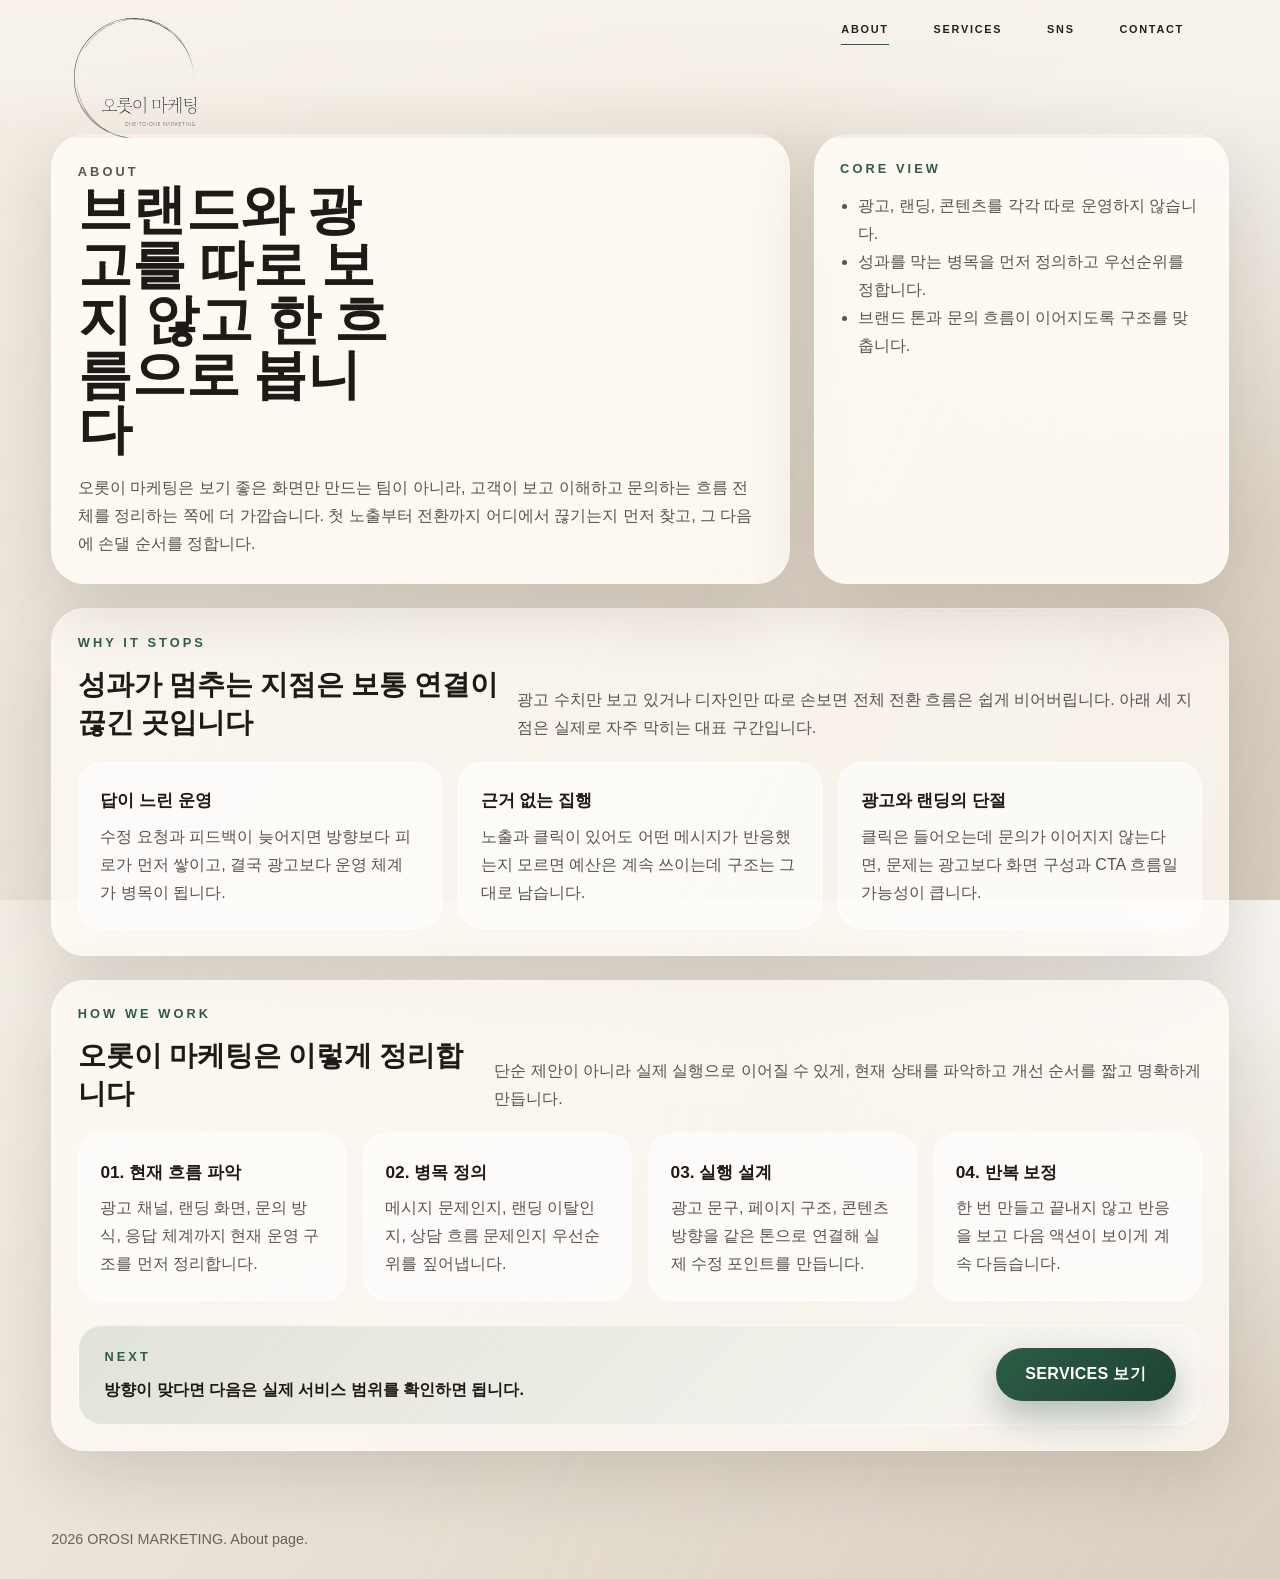
==== about.html @ d07e87d9 "Revamp site pages and add about/contact/services pages" ====
<!DOCTYPE html>
<html lang="ko">
<head>
  <meta charset="UTF-8">
  <meta name="viewport" content="width=device-width, initial-scale=1.0">
  <title>ABOUT | 오롯이 마케팅</title>
  <meta name="description" content="오롯이 마케팅의 관점과 브랜드 운영 방식, 성과를 만드는 구조를 소개하는 ABOUT 페이지입니다.">
  <link rel="stylesheet" href="styles/site.css">
  <script defer src="scripts/site.js"></script>
</head>
<body class="subpage">
  <div class="site-shell">
    <header class="site-header">
      <a class="brand showcase-brand" href="index.html" aria-label="오롯이 마케팅 메인">
        <img class="showcase-brand__logo" src="assets/ororti-logo-lockup.svg" alt="오롯이 마케팅">
      </a>
      <button class="nav-toggle" type="button" aria-expanded="false" aria-controls="site-nav">Menu</button>
      <nav class="site-nav" id="site-nav" aria-label="주요 메뉴">
        <a href="about.html" data-nav-link>ABOUT</a>
        <a href="services.html" data-nav-link>SERVICES</a>
        <a href="sns.html" data-nav-link>SNS</a>
        <a href="contact.html" data-nav-link>CONTACT</a>
      </nav>
    </header>

    <main class="page-main">
      <section class="page-hero">
        <div class="page-hero__copy">
          <p class="eyebrow">ABOUT</p>
          <h1>브랜드와 광고를 따로 보지 않고 한 흐름으로 봅니다</h1>
          <p>
            오롯이 마케팅은 보기 좋은 화면만 만드는 팀이 아니라, 고객이 보고 이해하고 문의하는 흐름 전체를
            정리하는 쪽에 더 가깝습니다. 첫 노출부터 전환까지 어디에서 끊기는지 먼저 찾고, 그 다음에 손댈
            순서를 정합니다.
          </p>
        </div>
        <aside class="page-hero__side">
          <p class="eyebrow">CORE VIEW</p>
          <ul class="compact-list">
            <li>광고, 랜딩, 콘텐츠를 각각 따로 운영하지 않습니다.</li>
            <li>성과를 막는 병목을 먼저 정의하고 우선순위를 정합니다.</li>
            <li>브랜드 톤과 문의 흐름이 이어지도록 구조를 맞춥니다.</li>
          </ul>
        </aside>
      </section>

      <section class="section">
        <div class="section-header">
          <div>
            <p class="eyebrow">WHY IT STOPS</p>
            <h2 class="section-title">성과가 멈추는 지점은 보통 연결이 끊긴 곳입니다</h2>
          </div>
          <p class="section-text">
            광고 수치만 보고 있거나 디자인만 따로 손보면 전체 전환 흐름은 쉽게 비어버립니다. 아래 세 지점은
            실제로 자주 막히는 대표 구간입니다.
          </p>
        </div>
        <div class="grid-3">
          <article class="info-card">
            <h3>답이 느린 운영</h3>
            <p>수정 요청과 피드백이 늦어지면 방향보다 피로가 먼저 쌓이고, 결국 광고보다 운영 체계가 병목이 됩니다.</p>
          </article>
          <article class="info-card">
            <h3>근거 없는 집행</h3>
            <p>노출과 클릭이 있어도 어떤 메시지가 반응했는지 모르면 예산은 계속 쓰이는데 구조는 그대로 남습니다.</p>
          </article>
          <article class="info-card">
            <h3>광고와 랜딩의 단절</h3>
            <p>클릭은 들어오는데 문의가 이어지지 않는다면, 문제는 광고보다 화면 구성과 CTA 흐름일 가능성이 큽니다.</p>
          </article>
        </div>
      </section>

      <section class="section">
        <div class="section-header">
          <div>
            <p class="eyebrow">HOW WE WORK</p>
            <h2 class="section-title">오롯이 마케팅은 이렇게 정리합니다</h2>
          </div>
          <p class="section-text">
            단순 제안이 아니라 실제 실행으로 이어질 수 있게, 현재 상태를 파악하고 개선 순서를 짧고 명확하게 만듭니다.
          </p>
        </div>
        <div class="grid-4">
          <article class="info-card">
            <h3>01. 현재 흐름 파악</h3>
            <p>광고 채널, 랜딩 화면, 문의 방식, 응답 체계까지 현재 운영 구조를 먼저 정리합니다.</p>
          </article>
          <article class="info-card">
            <h3>02. 병목 정의</h3>
            <p>메시지 문제인지, 랜딩 이탈인지, 상담 흐름 문제인지 우선순위를 짚어냅니다.</p>
          </article>
          <article class="info-card">
            <h3>03. 실행 설계</h3>
            <p>광고 문구, 페이지 구조, 콘텐츠 방향을 같은 톤으로 연결해 실제 수정 포인트를 만듭니다.</p>
          </article>
          <article class="info-card">
            <h3>04. 반복 보정</h3>
            <p>한 번 만들고 끝내지 않고 반응을 보고 다음 액션이 보이게 계속 다듬습니다.</p>
          </article>
        </div>

        <div class="cta-panel">
          <div>
            <p class="eyebrow">NEXT</p>
            <strong>방향이 맞다면 다음은 실제 서비스 범위를 확인하면 됩니다.</strong>
          </div>
          <a class="button button-primary" href="services.html">SERVICES 보기</a>
        </div>
      </section>
    </main>

    <footer class="footer-note">
      2026 OROSI MARKETING. About page.
    </footer>
  </div>
</body>
</html>
---- styles/site.css ----
:root {
  --bg-1: #e6ddd1;
  --bg-2: #f7f2ea;
  --bg-3: #d8e2db;
  --ink: #1f1a15;
  --muted: rgba(31, 26, 21, 0.74);
  --forest: #2c5d45;
  --forest-deep: #1f4332;
  --graphite: #20211d;
  --card-strong: rgba(255, 251, 246, 0.9);
  --shadow: 0 24px 70px rgba(43, 28, 13, 0.14);
  --radius-xl: 34px;
  --radius-lg: 24px;
  --heading-font: "Palatino Linotype", "Book Antiqua", "Noto Serif KR", serif;
  --body-font: "Segoe UI", "Malgun Gothic", "Apple SD Gothic Neo", sans-serif;
}

* {
  box-sizing: border-box;
}

html {
  height: 100%;
  scroll-behavior: smooth;
}

body {
  min-height: 100%;
  margin: 0;
  color: var(--ink);
  font-family: var(--body-font);
  background:
    radial-gradient(circle at top right, rgba(255, 255, 255, 0.72), transparent 34%),
    linear-gradient(115deg, rgba(247, 242, 234, 0.8), rgba(219, 210, 196, 0.58)),
    linear-gradient(180deg, #e7dfd4 0%, #d8ccbc 48%, #d2c4b4 100%);
}

a {
  color: inherit;
  text-decoration: none;
}

button,
input,
textarea {
  font: inherit;
}

.site-shell {
  position: relative;
  min-height: 100vh;
  min-height: 100svh;
}

.home-page {
  overflow: hidden;
}

.home-page .site-shell {
  min-height: 100vh;
  min-height: 100svh;
  overflow: hidden;
}

.site-header {
  position: absolute;
  top: 0;
  left: 0;
  right: 0;
  z-index: 20;
  display: flex;
  align-items: center;
  gap: 1.5rem;
  max-width: 1440px;
  margin: 0 auto;
  padding: 1.5rem 4vw 0;
}

.brand {
  display: inline-flex;
  align-items: center;
  gap: 1rem;
}

.brand-mark {
  display: grid;
  place-items: center;
  width: 84px;
  aspect-ratio: 1;
  border-radius: 50%;
  background: linear-gradient(145deg, var(--forest), var(--forest-deep));
  color: #fff;
  font-size: 0.92rem;
  font-weight: 800;
  letter-spacing: 0.04em;
  box-shadow: 0 18px 42px rgba(31, 67, 50, 0.32);
}

.brand-copy {
  display: grid;
  gap: 0.15rem;
}

.brand-copy strong {
  font-size: 0.96rem;
  font-weight: 800;
  letter-spacing: 0.14em;
  text-transform: uppercase;
}

.brand-copy span {
  font-size: 0.82rem;
  color: var(--muted);
}

.home-page .brand-copy strong,
.home-page .brand-copy span {
  color: #fff;
  text-shadow: 0 2px 16px rgba(0, 0, 0, 0.2);
}

.site-nav {
  display: flex;
  align-items: center;
  gap: clamp(1rem, 2vw, 2.6rem);
  margin-left: auto;
}

.site-nav a {
  position: relative;
  padding: 0.85rem 0 0.35rem;
  font-size: 0.86rem;
  font-weight: 800;
  letter-spacing: 0.18em;
  text-transform: uppercase;
}

.site-nav a::after {
  content: "";
  position: absolute;
  left: 0;
  right: 0;
  bottom: 0;
  height: 2px;
  transform: scaleX(0);
  transform-origin: center;
  transition: transform 0.24s ease;
}

.site-nav a:hover::after,
.site-nav a.is-current::after {
  transform: scaleX(1);
}

.home-page .site-nav a {
  color: #fff;
  text-shadow: 0 2px 16px rgba(0, 0, 0, 0.3);
}

.home-page .site-nav a::after {
  background: rgba(255, 255, 255, 0.92);
}

.subpage .site-nav a {
  color: var(--ink);
}

.subpage .site-nav a::after {
  background: var(--forest);
}

.nav-toggle {
  display: none;
  margin-left: auto;
  border: 0;
  border-radius: 999px;
  padding: 0.75rem 1rem;
  color: #fff;
  background: rgba(0, 0, 0, 0.18);
  backdrop-filter: blur(12px);
}

.subpage .site-header {
  position: fixed;
  top: 0;
  left: 0;
  right: 0;
  max-width: none;
  padding: 1.1rem 6rem 0 4.6rem;
  background: linear-gradient(180deg, rgba(247, 242, 234, 0.96), rgba(247, 242, 234, 0.76) 58%, rgba(247, 242, 234, 0));
  backdrop-filter: blur(10px);
  border-bottom: 0;
}

.eyebrow {
  margin: 0 0 1rem;
  color: var(--forest);
  font-size: 0.8rem;
  font-weight: 800;
  letter-spacing: 0.24em;
  text-transform: uppercase;
}

.hero {
  position: relative;
  display: flex;
  align-items: flex-end;
  min-height: 100vh;
  min-height: 100svh;
  padding: 7rem 4vw 3.5rem;
}

.hero-visual {
  position: absolute;
  inset: 0;
  overflow: hidden;
}

.hero-visual::before {
  content: "";
  position: absolute;
  inset: 0;
  background: linear-gradient(90deg, rgba(0, 0, 0, 0.16), transparent 35%, rgba(255, 255, 255, 0.12) 100%);
}

.hero-visual::after {
  content: "";
  position: absolute;
  inset: 60% 0 0;
  background: linear-gradient(180deg, rgba(204, 194, 181, 0.08), rgba(173, 160, 145, 0.3));
}

.hero-visual > div {
  position: absolute;
}

.visual-ceiling {
  top: 0;
  right: 0;
  width: 44%;
  height: 15%;
  background: linear-gradient(180deg, rgba(240, 236, 230, 0.96), rgba(219, 211, 200, 0.74));
  border-left: 1px solid rgba(0, 0, 0, 0.06);
  box-shadow: inset 0 -12px 20px rgba(0, 0, 0, 0.04);
}

.visual-panel-left {
  top: 10%;
  left: 0;
  width: 38%;
  height: 45%;
  background: linear-gradient(180deg, rgba(255, 255, 255, 0.2), rgba(221, 211, 196, 0.76));
  border-right: 1px solid rgba(0, 0, 0, 0.06);
}

.visual-wall {
  top: 12%;
  right: 0;
  width: 56%;
  height: 44%;
  background: linear-gradient(180deg, rgba(250, 247, 241, 0.9), rgba(232, 225, 213, 0.94));
}

.visual-cabinet {
  top: 27%;
  left: 7.5%;
  width: 23%;
  height: 29%;
  border: 4px solid #1e1b17;
  background:
    linear-gradient(90deg, #171613 0 31%, #3b352f 31% 32%, #171613 32% 64%, #3b352f 64% 65%, #171613 65% 100%),
    linear-gradient(180deg, #201d18, #14120f);
  box-shadow: 0 28px 38px rgba(0, 0, 0, 0.24);
}

.visual-corridor {
  top: 21%;
  left: 43%;
  width: 9%;
  height: 38%;
  background: linear-gradient(90deg, #7a7266 0 24%, #5b5448 24% 74%, #151a18 74% 100%);
  border: 1px solid rgba(255, 255, 255, 0.12);
  box-shadow: 0 24px 40px rgba(0, 0, 0, 0.14);
}

.visual-sofa-main {
  right: 13%;
  bottom: 16%;
  width: 36%;
  height: 23%;
  border-radius: 38px 38px 24px 24px;
  background:
    linear-gradient(90deg, rgba(0, 0, 0, 0.06) 0 1.2%, transparent 1.2% 33%, rgba(0, 0, 0, 0.06) 33% 34.2%, transparent 34.2% 66%, rgba(0, 0, 0, 0.06) 66% 67.2%, transparent 67.2% 100%),
    linear-gradient(180deg, #f5f1ea, #e7e0d5);
  box-shadow: var(--shadow);
}

.visual-sofa-side {
  right: -2%;
  bottom: 18%;
  width: 15%;
  height: 16%;
  border-radius: 26px;
  background: linear-gradient(180deg, #f4efe7, #e6ddcf);
  box-shadow: var(--shadow);
}

.visual-table {
  right: 10%;
  bottom: 5%;
  width: 19%;
  height: 11%;
  border-radius: 999px;
  background: linear-gradient(180deg, rgba(255, 255, 255, 0.92), rgba(231, 227, 223, 0.96));
  box-shadow: 0 14px 30px rgba(36, 24, 12, 0.12);
}

.visual-dining {
  left: -2%;
  bottom: 0;
  width: 24%;
  height: 20%;
  border-radius: 30px 30px 0 0;
  background: linear-gradient(180deg, #b9a99a, #a89787);
  transform: skew(-18deg);
  box-shadow: var(--shadow);
}

.visual-lamp {
  top: 0;
  left: -4%;
  width: 10%;
  height: 12%;
  border-radius: 0 0 48% 48%;
  background: linear-gradient(180deg, #eceae5, #d9d2c7);
  box-shadow: 0 18px 30px rgba(0, 0, 0, 0.12);
}

.visual-glow {
  inset: 0;
  background:
    radial-gradient(circle at 75% 32%, rgba(255, 255, 255, 0.44), transparent 16%),
    radial-gradient(circle at 58% 76%, rgba(255, 255, 255, 0.22), transparent 24%);
}

.hero-copy {
  position: relative;
  z-index: 2;
  max-width: min(42rem, 100%);
  padding: clamp(1.25rem, 2vw, 1.75rem);
  border: 1px solid rgba(255, 255, 255, 0.45);
  border-radius: var(--radius-xl);
  background: linear-gradient(135deg, rgba(249, 244, 236, 0.38), rgba(255, 255, 255, 0.12));
  backdrop-filter: blur(10px);
  box-shadow: 0 18px 60px rgba(64, 45, 24, 0.18);
}

.hero h1,
.page-hero__copy h1,
.section-title {
  font-family: var(--heading-font);
}

.hero h1 {
  margin: 0;
  max-width: 12ch;
  font-size: clamp(2.6rem, 5.2vw, 5.4rem);
  line-height: 0.95;
  letter-spacing: -0.05em;
}

.hero-lead,
.page-hero__copy p,
.section-text,
.info-card p,
.compact-list,
.form-note {
  line-height: 1.75;
  color: var(--muted);
}

.hero-lead {
  margin: 1.25rem 0 0;
  max-width: 36rem;
  font-size: clamp(1rem, 1.45vw, 1.12rem);
}

.hero-actions {
  display: flex;
  flex-wrap: wrap;
  gap: 1rem;
  margin-top: 1.75rem;
}

.button {
  display: inline-flex;
  align-items: center;
  justify-content: center;
  min-width: 180px;
  padding: 1rem 1.45rem;
  border: 0;
  border-radius: 999px;
  font-weight: 800;
  letter-spacing: 0.02em;
  cursor: pointer;
  transition: transform 0.2s ease, box-shadow 0.2s ease, background 0.2s ease;
}

.button:hover {
  transform: translateY(-2px);
}

.button-primary {
  color: #fff;
  background: linear-gradient(135deg, var(--forest), var(--forest-deep));
  box-shadow: 0 16px 35px rgba(31, 67, 50, 0.3);
}

.button-secondary {
  background: rgba(255, 255, 255, 0.22);
  border: 1px solid rgba(255, 255, 255, 0.7);
  backdrop-filter: blur(6px);
}

.hero-chips {
  display: flex;
  flex-wrap: wrap;
  gap: 0.7rem;
  margin-top: 1.5rem;
}

.hero-chips span {
  padding: 0.75rem 1rem;
  border: 1px solid rgba(255, 255, 255, 0.54);
  border-radius: 999px;
  background: rgba(255, 255, 255, 0.48);
  font-size: 0.92rem;
}

.hero-caption {
  margin: 1rem 0 0;
  color: rgba(31, 26, 21, 0.8);
}

.page-main {
  max-width: 1440px;
  margin: 0 auto;
  padding: 2rem 4vw 5rem;
}

.subpage .page-main {
  padding-top: 6.4rem;
}

.page-hero {
  display: grid;
  grid-template-columns: minmax(0, 1.6fr) minmax(280px, 0.9fr);
  gap: 1.5rem;
  margin-top: 2rem;
}

.page-hero__copy,
.page-hero__side,
.section {
  border: 1px solid rgba(255, 255, 255, 0.44);
  border-radius: var(--radius-xl);
  background: var(--card-strong);
  box-shadow: var(--shadow);
}

.page-hero__copy,
.page-hero__side {
  padding: clamp(1.5rem, 2vw, 2rem);
}

.page-hero__copy h1 {
  margin: 0;
  max-width: 12ch;
  font-size: clamp(2.3rem, 4.2vw, 4rem);
  line-height: 1.02;
}

.page-hero__copy p {
  margin-bottom: 0;
  max-width: 46rem;
}

.section {
  margin-top: 1.5rem;
  padding: 1.6rem;
  background: rgba(255, 251, 246, 0.76);
}

.section-header {
  display: flex;
  align-items: flex-end;
  justify-content: space-between;
  gap: 1rem;
  margin-bottom: 1.25rem;
}

.section-title {
  margin: 0;
  font-size: clamp(1.5rem, 2.2vw, 2rem);
}

.section-text {
  margin: 0;
  max-width: 46rem;
}

.grid-3,
.grid-4,
.kpi-strip,
.form-grid {
  display: grid;
  gap: 1rem;
}

.grid-3 {
  grid-template-columns: repeat(3, minmax(0, 1fr));
}

.grid-4 {
  grid-template-columns: repeat(4, minmax(0, 1fr));
}

.kpi-strip {
  grid-template-columns: repeat(3, minmax(0, 1fr));
  margin-top: 1rem;
}

.kpi {
  padding: 1rem 1.1rem;
  border-radius: 20px;
  background: rgba(44, 93, 69, 0.08);
}

.kpi strong {
  display: block;
  font-size: 1.08rem;
}

.kpi span {
  color: var(--muted);
  font-size: 0.92rem;
}

.info-card {
  min-height: 100%;
  padding: 1.35rem;
  border: 1px solid rgba(255, 255, 255, 0.58);
  border-radius: 24px;
  background: rgba(255, 255, 255, 0.62);
}

.info-card h3 {
  margin: 0.25rem 0 0.65rem;
  font-size: 1.08rem;
}

.info-card p {
  margin: 0;
}

.tag-row {
  display: flex;
  flex-wrap: wrap;
  gap: 0.55rem;
  margin-bottom: 0.9rem;
}

.tag {
  padding: 0.45rem 0.8rem;
  border-radius: 999px;
  background: rgba(44, 93, 69, 0.12);
  color: var(--forest-deep);
  font-size: 0.82rem;
  font-weight: 700;
  letter-spacing: 0.04em;
}

.compact-list {
  margin: 0;
  padding-left: 1.1rem;
}

.cta-panel {
  display: flex;
  align-items: center;
  justify-content: space-between;
  gap: 1rem;
  flex-wrap: wrap;
  margin-top: 1.5rem;
  padding: 1.4rem 1.6rem;
  border: 1px solid rgba(255, 255, 255, 0.58);
  border-radius: var(--radius-lg);
  background: linear-gradient(135deg, rgba(44, 93, 69, 0.12), rgba(255, 255, 255, 0.4));
}

.contact-form {
  display: grid;
  gap: 1rem;
}

.form-grid {
  grid-template-columns: repeat(2, minmax(0, 1fr));
}

.field {
  display: grid;
  gap: 0.45rem;
}

.field label {
  font-size: 0.92rem;
  font-weight: 700;
}

.field input,
.field textarea {
  width: 100%;
  padding: 0.95rem 1rem;
  border: 1px solid rgba(31, 26, 21, 0.12);
  border-radius: 18px;
  background: rgba(255, 255, 255, 0.88);
}

.field textarea {
  min-height: 140px;
  resize: vertical;
}

.form-message {
  min-height: 1.5rem;
  margin: 0;
  color: var(--forest-deep);
  font-weight: 800;
}

.form-note {
  margin: 0;
  font-size: 0.92rem;
}

.footer-note {
  max-width: 1440px;
  margin: 0 auto;
  padding: 0 4vw 2rem;
  color: rgba(31, 26, 21, 0.64);
  font-size: 0.9rem;
}

.home-page {
  overflow: hidden;
  background:
    radial-gradient(circle at 14% 18%, rgba(44, 93, 69, 0.15), transparent 22%),
    radial-gradient(circle at 88% 16%, rgba(32, 33, 29, 0.11), transparent 22%),
    linear-gradient(135deg, #f6f2eb 0%, #efe8de 42%, #e3ddd2 100%);
}

.home-page .site-shell {
  min-height: 100vh;
  min-height: 100svh;
  overflow: hidden;
}

.home-page .site-header {
  align-items: center;
  padding-top: 1.4rem;
}

.home-page .brand-copy strong {
  color: var(--graphite);
  text-shadow: none;
}

.home-page .brand-copy span {
  color: rgba(31, 26, 21, 0.68);
  text-shadow: none;
}

.home-page .site-nav a {
  color: var(--graphite);
  text-shadow: none;
}

.home-page .site-nav a::after {
  background: var(--forest);
}

.hero {
  position: relative;
  display: grid;
  grid-template-columns: minmax(0, 1.12fr) minmax(360px, 0.88fr);
  align-items: center;
  gap: clamp(1.5rem, 2vw, 2.5rem);
  min-height: 100vh;
  min-height: 100svh;
  padding: 8.2rem 4vw 3.2rem;
}

.hero-marketing {
  isolation: isolate;
}

.hero-backdrop {
  position: absolute;
  inset: 0;
  overflow: hidden;
  pointer-events: none;
}

.hero-orb {
  position: absolute;
  border-radius: 50%;
  filter: blur(14px);
}

.hero-orb-one {
  top: 12%;
  right: -8%;
  width: 34rem;
  height: 34rem;
  background: radial-gradient(circle, rgba(44, 93, 69, 0.18) 0%, rgba(44, 93, 69, 0.02) 68%, transparent 100%);
}

.hero-orb-two {
  left: -6%;
  bottom: -14%;
  width: 28rem;
  height: 28rem;
  background: radial-gradient(circle, rgba(32, 33, 29, 0.1) 0%, rgba(32, 33, 29, 0.01) 70%, transparent 100%);
}

.hero-grid {
  position: absolute;
  inset: 2rem;
  border-radius: 40px;
  border: 1px solid rgba(31, 26, 21, 0.05);
  background-image:
    linear-gradient(rgba(31, 26, 21, 0.035) 1px, transparent 1px),
    linear-gradient(90deg, rgba(31, 26, 21, 0.035) 1px, transparent 1px);
  background-size: 88px 88px;
  mask-image: linear-gradient(180deg, rgba(0, 0, 0, 0.8), transparent 92%);
}

.hero-copy {
  position: relative;
  z-index: 2;
  max-width: 48rem;
  padding: 0;
  border: 0;
  background: transparent;
  backdrop-filter: none;
  box-shadow: none;
}

.hero-badge-row {
  display: flex;
  align-items: center;
  gap: 0.8rem;
  flex-wrap: wrap;
  margin-bottom: 0.9rem;
}

.hero-badge-row .eyebrow {
  margin: 0;
}

.hero-status {
  display: inline-flex;
  align-items: center;
  padding: 0.48rem 0.8rem;
  border: 1px solid rgba(31, 67, 50, 0.14);
  border-radius: 999px;
  background: rgba(44, 93, 69, 0.08);
  color: var(--forest-deep);
  font-size: 0.74rem;
  font-weight: 800;
  letter-spacing: 0.16em;
}

.hero-kicker {
  margin: 0;
  color: rgba(31, 26, 21, 0.54);
  font-size: 0.84rem;
  font-weight: 800;
  letter-spacing: 0.22em;
  text-transform: uppercase;
}

.hero h1 {
  margin: 1rem 0 0;
  max-width: none;
  font-size: clamp(2.7rem, 5vw, 4.95rem);
  line-height: 0.97;
  letter-spacing: -0.06em;
  color: var(--graphite);
}

.hero h1 span {
  display: block;
  white-space: nowrap;
}

.hero-lead {
  margin: 1.15rem 0 0;
  max-width: 34rem;
  color: rgba(31, 26, 21, 0.72);
  font-size: clamp(0.98rem, 1.34vw, 1.08rem);
}

.hero-actions {
  display: flex;
  flex-wrap: wrap;
  gap: 0.9rem;
  margin-top: 2rem;
}

.home-page .button-primary {
  min-width: 200px;
}

.home-page .button-secondary {
  color: var(--graphite);
  background: rgba(255, 255, 255, 0.5);
  border: 1px solid rgba(31, 26, 21, 0.12);
  backdrop-filter: blur(10px);
}

.hero-metrics {
  display: grid;
  grid-template-columns: repeat(3, minmax(0, 1fr));
  gap: 0.8rem;
  margin-top: 1.55rem;
}

.metric-card {
  min-height: 100%;
  padding: 0.95rem 0.95rem;
  border: 1px solid rgba(255, 255, 255, 0.58);
  border-radius: 24px;
  background: rgba(255, 255, 255, 0.58);
  box-shadow: 0 18px 40px rgba(54, 39, 20, 0.08);
}

.metric-label {
  display: inline-block;
  color: rgba(31, 26, 21, 0.48);
  font-size: 0.74rem;
  font-weight: 800;
  letter-spacing: 0.18em;
  text-transform: uppercase;
}

.metric-card strong,
.dashboard-panel strong {
  display: block;
  margin-top: 0.55rem;
  font-size: 1.08rem;
  line-height: 1.35;
}

.metric-card p,
.dashboard-panel p,
.dashboard-list {
  margin: 0.7rem 0 0;
  color: rgba(31, 26, 21, 0.68);
  line-height: 1.55;
  font-size: 0.93rem;
}

.hero-dashboard {
  position: relative;
  z-index: 2;
  align-self: stretch;
  display: flex;
  align-items: center;
  justify-content: center;
}

.hero-scene {
  position: relative;
  width: min(100%, 37rem);
  min-height: 35rem;
}

.hero-scene-frame {
  position: relative;
  overflow: hidden;
  border-radius: 38px;
  background: linear-gradient(135deg, rgba(255, 255, 255, 0.66), rgba(255, 255, 255, 0.22));
  box-shadow: 0 38px 90px rgba(57, 42, 24, 0.22);
}

.hero-scene-frame::before {
  content: "";
  position: absolute;
  inset: 0;
  border-radius: inherit;
  box-shadow: inset 0 0 0 1px rgba(255, 255, 255, 0.52);
  pointer-events: none;
}

.hero-scene-image {
  display: block;
  width: 100%;
  height: auto;
}

.hero-scene-card {
  position: absolute;
  padding: 1.2rem 1.15rem;
  border: 1px solid rgba(255, 255, 255, 0.66);
  border-radius: 28px;
  background: rgba(255, 251, 246, 0.88);
  backdrop-filter: blur(12px);
  box-shadow: 0 24px 56px rgba(58, 40, 20, 0.18);
}

.hero-scene-card-top {
  top: -1.2rem;
  right: -1.4rem;
  width: 16rem;
}

.hero-scene-card-bottom {
  left: -2rem;
  bottom: 2rem;
  width: 15rem;
}

.dashboard-list {
  padding-left: 1.1rem;
}

@media (max-width: 980px) {
  .site-header {
    padding: 1rem 1rem 0;
  }

  .subpage .site-header {
    padding: 1rem 1rem 0;
  }

  .home-page {
    overflow: auto;
  }

  .home-page .site-shell {
    overflow: visible;
  }

  .brand-copy {
    display: none;
  }

  .nav-toggle {
    display: inline-flex;
    align-items: center;
    justify-content: center;
  }

  .subpage .nav-toggle {
    color: var(--ink);
    background: rgba(255, 255, 255, 0.58);
  }

  .home-page .nav-toggle {
    color: var(--graphite);
    background: rgba(255, 255, 255, 0.72);
  }

  .site-nav {
    position: fixed;
    top: 4.8rem;
    left: 1rem;
    right: 1rem;
    flex-direction: column;
    align-items: flex-start;
    gap: 0.2rem;
    padding: 1.25rem;
    border: 1px solid rgba(255, 255, 255, 0.52);
    border-radius: 24px;
    background: rgba(247, 242, 234, 0.96);
    box-shadow: var(--shadow);
    opacity: 0;
    pointer-events: none;
    transform: translateY(-12px);
    transition: transform 0.25s ease, opacity 0.25s ease;
  }

  body.nav-open .site-nav {
    opacity: 1;
    pointer-events: auto;
    transform: translateY(0);
  }

  .home-page .site-nav a,
  .subpage .site-nav a {
    width: 100%;
    color: var(--ink);
    text-shadow: none;
  }

  .hero {
    grid-template-columns: 1fr;
    align-items: start;
    min-height: auto;
    padding: 6.6rem 1rem 1.25rem;
  }

  .hero-copy {
    max-width: none;
  }

  .hero h1 {
    font-size: clamp(2.3rem, 10.2vw, 4rem);
  }

  .hero-lead {
    font-size: 0.96rem;
    line-height: 1.62;
  }

  .hero-metrics {
    grid-template-columns: 1fr;
  }

  .hero-dashboard {
    justify-content: stretch;
  }

  .hero-scene {
    width: 100%;
    min-height: auto;
    padding-top: 4.25rem;
    padding-left: 0;
    padding-bottom: 9rem;
  }

  .hero-scene-card-top {
    top: 0;
    right: 0;
  }

  .hero-scene-card-bottom {
    left: 0;
    bottom: 0;
  }

  .button {
    flex: 1 1 220px;
    min-width: 0;
  }

  .page-main {
    padding: 1rem 1rem 4rem;
  }

  .subpage .page-main {
    padding-top: 5.5rem;
  }

  .page-hero {
    grid-template-columns: 1fr;
  }

  .grid-3,
  .grid-4,
  .kpi-strip,
  .form-grid {
    grid-template-columns: 1fr;
  }

  .section-header {
    flex-direction: column;
    align-items: flex-start;
  }
}

@media (max-width: 640px) {
  .brand-mark {
    width: 70px;
    font-size: 0.84rem;
  }

  .hero {
    gap: 1.1rem;
    padding-top: 5.8rem;
  }

  .hero h1 {
    max-width: none;
  }

  .hero h1 span {
    white-space: normal;
  }

  .hero-actions {
    gap: 0.75rem;
  }

  .hero-chips span {
    padding: 0.65rem 0.85rem;
    font-size: 0.82rem;
  }

  .hero-badge-row {
    gap: 0.55rem;
  }

  .hero-status,
  .hero-kicker,
  .metric-label,
  .panel-chip,
  .panel-date {
    letter-spacing: 0.12em;
  }

  .hero-scene {
    padding-top: 0;
    padding-bottom: 0;
  }

  .hero-scene-card {
    padding: 1rem;
  }

  .hero-scene-card-top,
  .hero-scene-card-bottom {
    position: relative;
    inset: auto;
    width: auto;
    margin-top: 0.9rem;
  }
}

.landing-main {
  height: 100vh;
  height: 100svh;
  padding: 0 4vw;
}

.home-page,
.home-page .site-shell {
  height: 100vh;
  height: 100svh;
  overflow: hidden;
}

.landing-stage {
  position: relative;
  display: grid;
  grid-template-columns: minmax(0, 0.94fr) minmax(0, 1.06fr);
  gap: clamp(1rem, 2vw, 2rem);
  align-items: center;
  min-height: 100vh;
  min-height: 100svh;
  padding: 7.1rem 0 1.4rem;
}

.landing-backdrop {
  position: absolute;
  inset: 1rem 0 0.5rem;
  border: 1px solid rgba(255, 255, 255, 0.46);
  border-radius: 40px;
  background:
    radial-gradient(circle at 18% 22%, rgba(44, 93, 69, 0.18), transparent 24%),
    radial-gradient(circle at 84% 16%, rgba(255, 255, 255, 0.72), transparent 18%),
    linear-gradient(135deg, rgba(255, 251, 246, 0.78), rgba(236, 228, 218, 0.88));
  box-shadow: 0 30px 90px rgba(55, 40, 24, 0.12);
}

.landing-backdrop::before,
.landing-backdrop::after {
  content: "";
  position: absolute;
  border-radius: 50%;
  filter: blur(10px);
}

.landing-backdrop::before {
  top: -5rem;
  right: -4rem;
  width: 18rem;
  height: 18rem;
  background: radial-gradient(circle, rgba(44, 93, 69, 0.16), transparent 68%);
}

.landing-backdrop::after {
  left: -6rem;
  bottom: -6rem;
  width: 22rem;
  height: 22rem;
  background: radial-gradient(circle, rgba(32, 33, 29, 0.09), transparent 70%);
}

.landing-copy,
.landing-grid {
  position: relative;
  z-index: 1;
}

.landing-copy {
  max-width: 34rem;
  padding-right: 0.6rem;
}

.landing-kicker {
  margin: 0;
  color: rgba(31, 26, 21, 0.54);
  font-size: 0.82rem;
  font-weight: 800;
  letter-spacing: 0.24em;
  text-transform: uppercase;
}

.landing-copy h1 {
  margin: 1rem 0 0;
  font-family: var(--heading-font);
  font-size: clamp(2.8rem, 5vw, 5rem);
  line-height: 0.96;
  letter-spacing: -0.06em;
  color: var(--graphite);
}

.landing-copy h1 span {
  display: block;
}

.landing-lead {
  margin: 1rem 0 0;
  max-width: 31rem;
  color: rgba(31, 26, 21, 0.72);
  font-size: clamp(0.98rem, 1.3vw, 1.08rem);
  line-height: 1.62;
}

.landing-actions {
  display: flex;
  flex-wrap: wrap;
  gap: 0.9rem;
  margin-top: 1.6rem;
}

.landing-summary {
  display: flex;
  flex-wrap: wrap;
  gap: 0.55rem;
  margin-top: 1.05rem;
}

.landing-summary span {
  padding: 0.7rem 0.95rem;
  border: 1px solid rgba(31, 26, 21, 0.08);
  border-radius: 999px;
  background: rgba(255, 255, 255, 0.56);
  color: var(--graphite);
  font-size: 0.86rem;
  font-weight: 700;
}

.landing-grid {
  display: grid;
  grid-template-columns: repeat(2, minmax(0, 1fr));
  gap: 1rem;
}

.landing-card {
  display: flex;
  flex-direction: column;
  min-height: 13.4rem;
  padding: 1.15rem;
  border: 1px solid rgba(255, 255, 255, 0.6);
  border-radius: 28px;
  background: rgba(255, 251, 246, 0.78);
  box-shadow: 0 22px 50px rgba(56, 40, 22, 0.1);
  backdrop-filter: blur(14px);
  transition: transform 0.2s ease, box-shadow 0.2s ease, border-color 0.2s ease;
}

.landing-card:hover,
.landing-card:focus-visible {
  transform: translateY(-4px);
  border-color: rgba(44, 93, 69, 0.22);
  box-shadow: 0 28px 60px rgba(50, 36, 20, 0.16);
}

.landing-card:focus-visible {
  outline: 2px solid rgba(44, 93, 69, 0.3);
  outline-offset: 2px;
}

.landing-card--about {
  background: linear-gradient(180deg, rgba(237, 246, 241, 0.92), rgba(255, 251, 246, 0.82));
}

.landing-card--services {
  background: linear-gradient(180deg, rgba(255, 248, 238, 0.94), rgba(255, 251, 246, 0.82));
}

.landing-card--sns {
  background: linear-gradient(180deg, rgba(242, 245, 255, 0.9), rgba(255, 251, 246, 0.82));
}

.landing-card--contact {
  background: linear-gradient(180deg, rgba(251, 241, 237, 0.94), rgba(255, 251, 246, 0.82));
}

.landing-card__eyebrow {
  color: rgba(31, 26, 21, 0.48);
  font-size: 0.72rem;
  font-weight: 800;
  letter-spacing: 0.18em;
  text-transform: uppercase;
}

.landing-card strong {
  display: block;
  margin-top: 0.6rem;
  font-size: 1.15rem;
  line-height: 1.3;
}

.landing-card p {
  margin: 0.65rem 0 0;
  color: rgba(31, 26, 21, 0.7);
  font-size: 0.9rem;
  line-height: 1.52;
}

.landing-card__footer {
  display: flex;
  align-items: center;
  justify-content: space-between;
  gap: 0.7rem;
  margin-top: auto;
  padding-top: 0.95rem;
  color: var(--forest-deep);
  font-size: 0.72rem;
  font-weight: 800;
  letter-spacing: 0.16em;
  text-transform: uppercase;
}

.landing-card__cta::after {
  content: " >";
}

@media (max-width: 980px) {
  .home-page,
  .home-page .site-shell {
    overflow: hidden;
  }

  .landing-main {
    padding: 0 1rem;
  }

  .landing-stage {
    grid-template-columns: 1fr;
    gap: 0.8rem;
    padding: 5.4rem 0 0.9rem;
  }

  .landing-backdrop {
    inset: 0.4rem 0 0;
    border-radius: 30px;
  }

  .landing-copy {
    max-width: none;
    padding-right: 0;
  }

  .landing-copy h1 {
    font-size: clamp(2.15rem, 8vw, 3.55rem);
  }

  .landing-lead {
    max-width: none;
    font-size: 0.94rem;
  }

  .landing-grid {
    gap: 0.75rem;
  }

  .landing-card {
    min-height: 12rem;
    padding: 1rem;
    border-radius: 24px;
  }

  .landing-card strong {
    font-size: 1rem;
  }

  .landing-card p {
    font-size: 0.84rem;
    line-height: 1.42;
  }
}

@media (max-width: 640px) {
  .landing-stage {
    gap: 0.65rem;
    padding-top: 4.8rem;
  }

  .landing-copy h1 span {
    white-space: normal;
  }

  .landing-lead {
    line-height: 1.5;
  }

  .landing-actions {
    gap: 0.7rem;
    margin-top: 1.1rem;
  }

  .landing-actions .button {
    flex: 1 1 calc(50% - 0.35rem);
    min-width: 0;
    padding: 0.9rem 1rem;
  }

  .landing-summary {
    gap: 0.45rem;
    margin-top: 0.8rem;
  }

  .landing-summary span {
    padding: 0.54rem 0.7rem;
    font-size: 0.74rem;
  }

  .landing-grid {
    gap: 0.6rem;
  }

  .landing-card {
    min-height: 10.8rem;
    padding: 0.9rem;
  }

  .landing-card__eyebrow {
    font-size: 0.64rem;
  }

  .landing-card strong {
    margin-top: 0.45rem;
    font-size: 0.92rem;
  }

  .landing-card p {
    margin-top: 0.5rem;
    font-size: 0.78rem;
    line-height: 1.34;
  }

  .landing-card__footer {
    padding-top: 0.7rem;
    font-size: 0.64rem;
    letter-spacing: 0.1em;
  }
}

@media (max-height: 780px) {
  .landing-stage {
    padding-top: 6.2rem;
  }

  .landing-copy h1 {
    font-size: clamp(2.25rem, 4.2vw, 4rem);
  }

  .landing-lead {
    font-size: 0.92rem;
  }

  .landing-card {
    min-height: 11.6rem;
  }
}

@media (max-height: 700px) {
  .landing-summary {
    display: none;
  }

  .landing-actions {
    margin-top: 0.95rem;
  }
}

.showcase-home {
  background: #d9d0c3;
}

.showcase-home .site-shell {
  position: relative;
}

.showcase-home .site-header {
  align-items: flex-start;
  max-width: none;
  padding: 1.1rem 6rem 0 4.6rem;
}

.showcase-home .brand {
  gap: 0;
}

.showcase-brand__logo {
  display: block;
  width: 122px;
  height: auto;
  filter: brightness(0) invert(1) drop-shadow(0 2px 18px rgba(0, 0, 0, 0.16));
}

.subpage .site-header {
  align-items: flex-start;
}

.subpage .showcase-brand {
  gap: 0;
}

.subpage .showcase-brand__logo {
  width: 122px;
  filter: brightness(0.18) saturate(0) contrast(1.12);
}

.subpage .site-nav {
  gap: 2.8rem;
}

.subpage .site-nav a {
  padding-top: 0.35rem;
  color: var(--graphite);
  font-size: 0.68rem;
  font-weight: 700;
  letter-spacing: 0.16em;
  text-shadow: none;
}

.subpage .site-nav a::after {
  bottom: -0.25rem;
  height: 1px;
}

.showcase-home .brand-copy,
.showcase-home .brand-mark {
  display: none;
}

.showcase-home .site-nav {
  gap: 2.8rem;
}

.showcase-home .site-nav a {
  padding-top: 0.35rem;
  color: rgba(255, 255, 255, 0.92);
  font-size: 0.68rem;
  font-weight: 700;
  letter-spacing: 0.16em;
  text-shadow: 0 2px 18px rgba(0, 0, 0, 0.16);
}

.showcase-home .site-nav a::after {
  bottom: -0.25rem;
  height: 1px;
  background: rgba(255, 255, 255, 0.92);
}

.showcase-home .nav-toggle {
  color: #fff;
  background: rgba(255, 255, 255, 0.12);
}

.showcase-home__main {
  height: 100vh;
  height: 100svh;
}

.showcase-home__hero {
  position: relative;
  height: 100vh;
  height: 100svh;
  overflow: hidden;
}

.showcase-home__image,
.showcase-home__shade {
  position: absolute;
  inset: 0;
}

.showcase-home__image {
  background:
    linear-gradient(180deg, rgba(245, 238, 229, 0.1), rgba(107, 85, 61, 0.12)),
    url("../assets/jdmedia/main1.jpg") center center / cover no-repeat;
  transform: scale(1.02);
  filter: saturate(0.72) sepia(0.16) brightness(1.08);
}

.showcase-home__shade {
  background:
    linear-gradient(180deg, rgba(248, 241, 232, 0.18) 0%, rgba(66, 49, 34, 0.16) 36%, rgba(32, 21, 14, 0.28) 100%);
}

.showcase-home__center {
  position: absolute;
  top: 50%;
  left: 50%;
  z-index: 1;
  display: grid;
  justify-items: center;
  gap: 0.75rem;
  width: min(32rem, calc(100% - 2rem));
  transform: translate(-50%, -7%);
  text-align: center;
  color: #fff;
}

.showcase-home__eyebrow {
  margin: 0;
  color: rgba(255, 255, 255, 0.78);
  font-size: 0.7rem;
  font-weight: 700;
  letter-spacing: 0.22em;
  text-transform: uppercase;
}

.showcase-home__center h1 {
  margin: 0;
  font-family: var(--heading-font);
  font-size: clamp(1rem, 2.1vw, 1.65rem);
  font-weight: 400;
  letter-spacing: -0.04em;
  line-height: 1.08;
  text-shadow: 0 10px 40px rgba(0, 0, 0, 0.16);
}

.showcase-home__center h1 span {
  display: block;
}

.showcase-home__lead {
  margin: 0;
  max-width: 28rem;
  color: rgba(255, 255, 255, 0.86);
  font-size: 0.92rem;
  line-height: 1.6;
  text-shadow: 0 6px 26px rgba(0, 0, 0, 0.16);
}

.showcase-home__cta {
  display: inline-flex;
  align-items: center;
  justify-content: center;
  min-width: 118px;
  min-height: 40px;
  padding: 0.7rem 1.45rem;
  border: 1px solid rgba(255, 255, 255, 0.42);
  border-radius: 999px;
  background: rgba(255, 255, 255, 0.12);
  color: #fff;
  font-size: 0.72rem;
  font-weight: 700;
  letter-spacing: 0.1em;
  backdrop-filter: blur(8px);
  transition: background 0.2s ease, transform 0.2s ease, border-color 0.2s ease;
}

.showcase-home__cta:hover,
.showcase-home__cta:focus-visible {
  transform: translateY(-1px);
  background: rgba(255, 255, 255, 0.2);
  border-color: rgba(255, 255, 255, 0.62);
}

.showcase-home__quicknav {
  position: absolute;
  left: 50%;
  bottom: 1.5rem;
  z-index: 1;
  display: inline-flex;
  align-items: center;
  gap: 0.55rem;
  padding: 0.45rem;
  border: 1px solid rgba(255, 255, 255, 0.18);
  border-radius: 999px;
  background: rgba(255, 255, 255, 0.08);
  backdrop-filter: blur(10px);
  transform: translateX(-50%);
}

.showcase-home__quicknav a {
  display: inline-flex;
  align-items: center;
  justify-content: center;
  min-width: 88px;
  padding: 0.7rem 0.95rem;
  border-radius: 999px;
  color: rgba(255, 255, 255, 0.92);
  font-size: 0.68rem;
  font-weight: 700;
  letter-spacing: 0.16em;
  text-transform: uppercase;
  transition: background 0.2s ease, color 0.2s ease;
}

.showcase-home__quicknav a:hover,
.showcase-home__quicknav a:focus-visible {
  background: rgba(255, 255, 255, 0.14);
}

@media (max-width: 980px) {
  .showcase-home .site-header {
    padding: 1rem 1rem 0;
  }

  .showcase-home .nav-toggle {
    display: inline-flex;
    align-items: center;
    justify-content: center;
  }

  .showcase-home .site-nav {
    gap: 0.2rem;
  }

  .showcase-home .site-nav a {
    width: 100%;
    color: var(--ink);
    text-shadow: none;
  }

  .showcase-home__center {
    width: min(28rem, calc(100% - 2rem));
    transform: translate(-50%, -4%);
  }

  .showcase-home__center h1 {
    font-size: clamp(0.94rem, 4.2vw, 1.28rem);
  }

  .showcase-home__lead {
    font-size: 0.86rem;
    line-height: 1.5;
  }

  .showcase-home__quicknav {
    width: calc(100% - 2rem);
    justify-content: center;
    gap: 0.35rem;
  }

  .showcase-home__quicknav a {
    min-width: 0;
    flex: 1 1 0;
    padding: 0.7rem 0.45rem;
    font-size: 0.62rem;
    letter-spacing: 0.1em;
  }
}

@media (max-width: 640px) {
  .showcase-brand__logo {
    width: 98px;
  }

  .showcase-home__center {
    gap: 0.62rem;
    transform: translate(-50%, -2%);
  }

  .showcase-home__eyebrow {
    font-size: 0.62rem;
    letter-spacing: 0.18em;
  }

  .showcase-home__lead {
    max-width: 20rem;
    font-size: 0.78rem;
  }

  .showcase-home__cta {
    min-width: 106px;
    min-height: 38px;
    padding: 0.66rem 1.15rem;
    font-size: 0.66rem;
  }

  .showcase-home__quicknav {
    bottom: 1rem;
    width: calc(100% - 1rem);
    padding: 0.35rem;
  }

  .showcase-home__quicknav a {
    padding: 0.62rem 0.3rem;
    font-size: 0.56rem;
  }
}
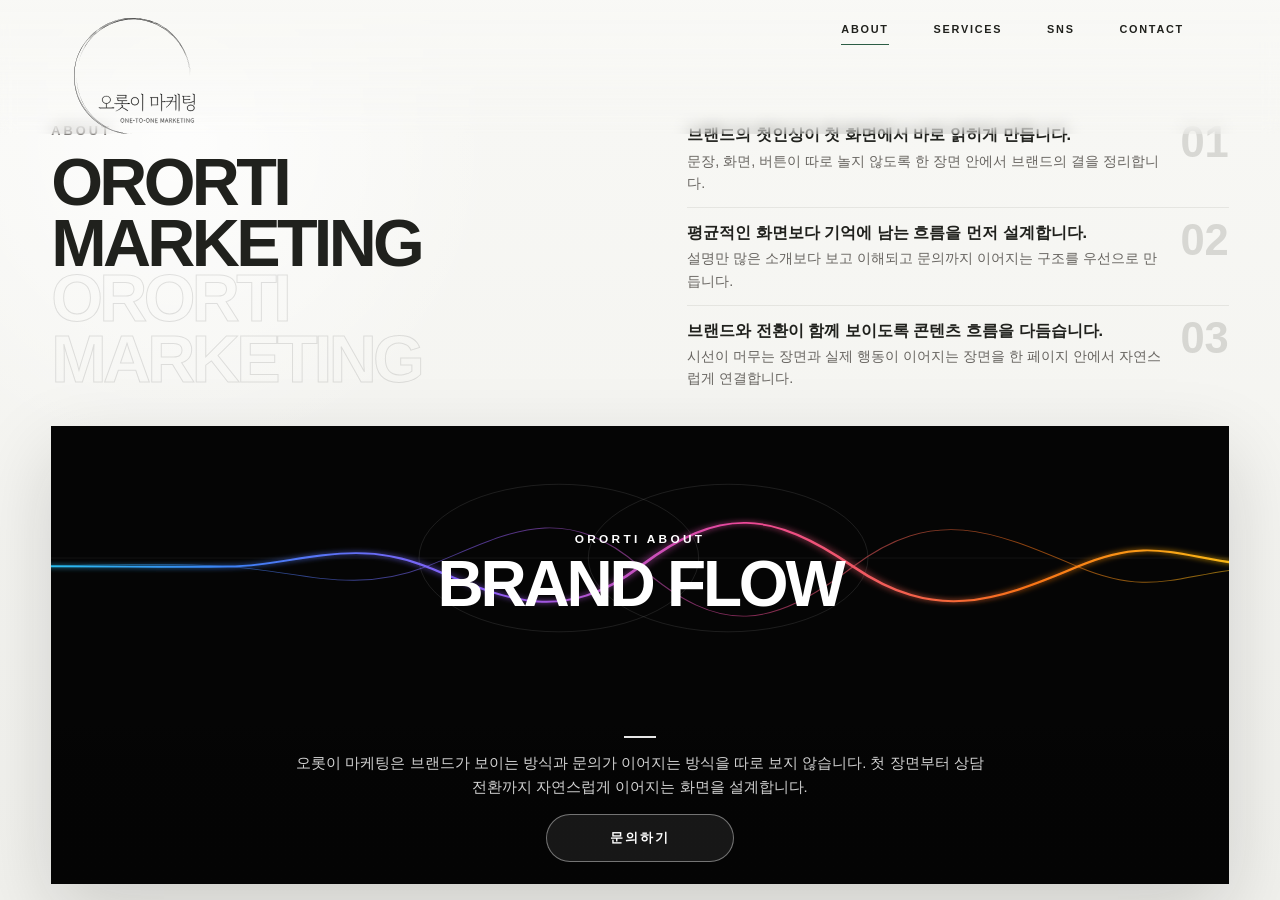
==== commit cd7e8b2d: "Refresh site layouts and growth hero" ====
--- a/about.html
+++ b/about.html
@@ -4,11 +4,14 @@
   <meta charset="UTF-8">
   <meta name="viewport" content="width=device-width, initial-scale=1.0">
   <title>ABOUT | 오롯이 마케팅</title>
-  <meta name="description" content="오롯이 마케팅의 관점과 브랜드 운영 방식, 성과를 만드는 구조를 소개하는 ABOUT 페이지입니다.">
+  <meta
+    name="description"
+    content="상단 소개와 하단 와이드 비주얼을 한 페이지 안에 정리한 오롯이 마케팅 ABOUT 페이지입니다."
+  >
   <link rel="stylesheet" href="styles/site.css">
   <script defer src="scripts/site.js"></script>
 </head>
-<body class="subpage">
+<body class="subpage about-page">
   <div class="site-shell">
     <header class="site-header">
       <a class="brand showcase-brand" href="index.html" aria-label="오롯이 마케팅 메인">
@@ -23,96 +26,104 @@
       </nav>
     </header>
 
-    <main class="page-main">
-      <section class="page-hero">
-        <div class="page-hero__copy">
-          <p class="eyebrow">ABOUT</p>
-          <h1>브랜드와 광고를 따로 보지 않고 한 흐름으로 봅니다</h1>
-          <p>
-            오롯이 마케팅은 보기 좋은 화면만 만드는 팀이 아니라, 고객이 보고 이해하고 문의하는 흐름 전체를
-            정리하는 쪽에 더 가깝습니다. 첫 노출부터 전환까지 어디에서 끊기는지 먼저 찾고, 그 다음에 손댈
-            순서를 정합니다.
-          </p>
-        </div>
-        <aside class="page-hero__side">
-          <p class="eyebrow">CORE VIEW</p>
-          <ul class="compact-list">
-            <li>광고, 랜딩, 콘텐츠를 각각 따로 운영하지 않습니다.</li>
-            <li>성과를 막는 병목을 먼저 정의하고 우선순위를 정합니다.</li>
-            <li>브랜드 톤과 문의 흐름이 이어지도록 구조를 맞춥니다.</li>
-          </ul>
-        </aside>
-      </section>
+    <main class="page-main about-page-main">
+      <section class="about-showcase" aria-labelledby="about-title">
+        <div class="about-showcase__header">
+          <div class="about-showcase__branding">
+            <p class="eyebrow">ABOUT</p>
+            <h1 id="about-title">ORORTI MARKETING</h1>
+            <p class="about-showcase__ghost" aria-hidden="true">ORORTI MARKETING</p>
+          </div>
 
-      <section class="section">
-        <div class="section-header">
-          <div>
-            <p class="eyebrow">WHY IT STOPS</p>
-            <h2 class="section-title">성과가 멈추는 지점은 보통 연결이 끊긴 곳입니다</h2>
-          </div>
-          <p class="section-text">
-            광고 수치만 보고 있거나 디자인만 따로 손보면 전체 전환 흐름은 쉽게 비어버립니다. 아래 세 지점은
-            실제로 자주 막히는 대표 구간입니다.
-          </p>
-        </div>
-        <div class="grid-3">
-          <article class="info-card">
-            <h3>답이 느린 운영</h3>
-            <p>수정 요청과 피드백이 늦어지면 방향보다 피로가 먼저 쌓이고, 결국 광고보다 운영 체계가 병목이 됩니다.</p>
-          </article>
-          <article class="info-card">
-            <h3>근거 없는 집행</h3>
-            <p>노출과 클릭이 있어도 어떤 메시지가 반응했는지 모르면 예산은 계속 쓰이는데 구조는 그대로 남습니다.</p>
-          </article>
-          <article class="info-card">
-            <h3>광고와 랜딩의 단절</h3>
-            <p>클릭은 들어오는데 문의가 이어지지 않는다면, 문제는 광고보다 화면 구성과 CTA 흐름일 가능성이 큽니다.</p>
-          </article>
-        </div>
-      </section>
-
-      <section class="section">
-        <div class="section-header">
-          <div>
-            <p class="eyebrow">HOW WE WORK</p>
-            <h2 class="section-title">오롯이 마케팅은 이렇게 정리합니다</h2>
-          </div>
-          <p class="section-text">
-            단순 제안이 아니라 실제 실행으로 이어질 수 있게, 현재 상태를 파악하고 개선 순서를 짧고 명확하게 만듭니다.
-          </p>
-        </div>
-        <div class="grid-4">
-          <article class="info-card">
-            <h3>01. 현재 흐름 파악</h3>
-            <p>광고 채널, 랜딩 화면, 문의 방식, 응답 체계까지 현재 운영 구조를 먼저 정리합니다.</p>
-          </article>
-          <article class="info-card">
-            <h3>02. 병목 정의</h3>
-            <p>메시지 문제인지, 랜딩 이탈인지, 상담 흐름 문제인지 우선순위를 짚어냅니다.</p>
-          </article>
-          <article class="info-card">
-            <h3>03. 실행 설계</h3>
-            <p>광고 문구, 페이지 구조, 콘텐츠 방향을 같은 톤으로 연결해 실제 수정 포인트를 만듭니다.</p>
-          </article>
-          <article class="info-card">
-            <h3>04. 반복 보정</h3>
-            <p>한 번 만들고 끝내지 않고 반응을 보고 다음 액션이 보이게 계속 다듬습니다.</p>
-          </article>
+          <ol class="about-showcase__points">
+            <li class="about-showcase__point">
+              <div class="about-showcase__point-copy">
+                <strong>브랜드의 첫인상이 첫 화면에서 바로 읽히게 만듭니다.</strong>
+                <p>문장, 화면, 버튼이 따로 놀지 않도록 한 장면 안에서 브랜드의 결을 정리합니다.</p>
+              </div>
+              <span class="about-showcase__point-number">01</span>
+            </li>
+            <li class="about-showcase__point">
+              <div class="about-showcase__point-copy">
+                <strong>평균적인 화면보다 기억에 남는 흐름을 먼저 설계합니다.</strong>
+                <p>설명만 많은 소개보다 보고 이해되고 문의까지 이어지는 구조를 우선으로 만듭니다.</p>
+              </div>
+              <span class="about-showcase__point-number">02</span>
+            </li>
+            <li class="about-showcase__point">
+              <div class="about-showcase__point-copy">
+                <strong>브랜드와 전환이 함께 보이도록 콘텐츠 흐름을 다듬습니다.</strong>
+                <p>시선이 머무는 장면과 실제 행동이 이어지는 장면을 한 페이지 안에서 자연스럽게 연결합니다.</p>
+              </div>
+              <span class="about-showcase__point-number">03</span>
+            </li>
+          </ol>
         </div>
 
-        <div class="cta-panel">
-          <div>
-            <p class="eyebrow">NEXT</p>
-            <strong>방향이 맞다면 다음은 실제 서비스 범위를 확인하면 됩니다.</strong>
+        <section class="about-feature-panel" aria-label="오롯이 마케팅 소개 비주얼">
+          <div class="about-feature-panel__visual">
+            <svg class="about-feature-panel__graphic" viewBox="0 0 1600 760" preserveAspectRatio="none" aria-hidden="true">
+              <defs>
+                <linearGradient id="about-spectrum-gradient" x1="0%" y1="50%" x2="100%" y2="50%">
+                  <stop offset="0%" stop-color="#22d3ee" />
+                  <stop offset="18%" stop-color="#3b82f6" />
+                  <stop offset="38%" stop-color="#8b5cf6" />
+                  <stop offset="58%" stop-color="#ec4899" />
+                  <stop offset="80%" stop-color="#f97316" />
+                  <stop offset="100%" stop-color="#facc15" />
+                </linearGradient>
+                <filter id="about-spectrum-glow" x="-20%" y="-20%" width="140%" height="140%">
+                  <feGaussianBlur stdDeviation="7" result="blur" />
+                  <feMerge>
+                    <feMergeNode in="blur" />
+                    <feMergeNode in="SourceGraphic" />
+                  </feMerge>
+                </filter>
+              </defs>
+
+              <rect width="1600" height="760" fill="#050505" />
+              <g fill="none" stroke="#ffffff" stroke-opacity="0.18">
+                <circle cx="690" cy="340" r="190" />
+                <circle cx="920" cy="340" r="190" />
+              </g>
+              <g opacity="0.1">
+                <path d="M0 340 H1600" stroke="#ffffff" />
+              </g>
+              <path
+                d="M-80 362 C60 360 150 364 240 362 S410 285 510 362 S690 520 800 362 S980 220 1090 362 S1280 455 1395 362 S1540 360 1680 362"
+                fill="none"
+                stroke="url(#about-spectrum-gradient)"
+                stroke-width="5"
+                stroke-linecap="round"
+                filter="url(#about-spectrum-glow)"
+              />
+              <path
+                d="M-80 362 C60 360 140 350 240 362 S410 435 510 362 S690 180 800 362 S980 520 1090 362 S1280 270 1395 362 S1540 360 1680 362"
+                fill="none"
+                stroke="url(#about-spectrum-gradient)"
+                stroke-width="2.2"
+                stroke-linecap="round"
+                stroke-opacity="0.55"
+              />
+            </svg>
+
+            <div class="about-feature-panel__headline">
+              <span>ORORTI ABOUT</span>
+              <strong>BRAND FLOW</strong>
+            </div>
           </div>
-          <a class="button button-primary" href="services.html">SERVICES 보기</a>
-        </div>
+
+          <div class="about-feature-panel__footer">
+            <div class="about-feature-panel__divider" aria-hidden="true"></div>
+            <p>
+              오롯이 마케팅은 브랜드가 보이는 방식과 문의가 이어지는 방식을 따로 보지 않습니다. 첫 장면부터 상담 전환까지 자연스럽게 이어지는 화면을
+              설계합니다.
+            </p>
+            <a class="button button-primary" href="contact.html">문의하기</a>
+          </div>
+        </section>
       </section>
     </main>
-
-    <footer class="footer-note">
-      2026 OROSI MARKETING. About page.
-    </footer>
   </div>
 </body>
 </html>
--- a/styles/site.css
+++ b/styles/site.css
@@ -641,6 +641,181 @@
 .form-note {
   margin: 0;
   font-size: 0.92rem;
+}
+
+.contact-page {
+  background:
+    radial-gradient(circle at 14% 10%, rgba(255, 255, 255, 0.72), transparent 24%),
+    linear-gradient(180deg, #f5efe6 0%, #ebe2d5 54%, #e2d6c6 100%);
+}
+
+.contact-page-main {
+  padding-top: 6.8rem;
+  padding-bottom: 2.2rem;
+}
+
+.contact-stage {
+  max-width: 920px;
+  margin: 1.2rem auto 0;
+  padding: 0.85rem;
+  border: 1px solid rgba(255, 255, 255, 0.54);
+  border-radius: 34px;
+  background: rgba(255, 250, 245, 0.54);
+  box-shadow: 0 24px 64px rgba(57, 42, 24, 0.12);
+  backdrop-filter: blur(10px);
+}
+
+.contact-stage__form-shell {
+  display: grid;
+  gap: 1.1rem;
+  width: 100%;
+  padding: clamp(1.2rem, 1.8vw, 1.55rem);
+  border: 1px solid rgba(255, 255, 255, 0.7);
+  border-radius: 28px;
+  background: rgba(255, 252, 248, 0.9);
+  box-shadow:
+    inset 0 1px 0 rgba(255, 255, 255, 0.74),
+    0 18px 48px rgba(56, 40, 22, 0.08);
+}
+
+.contact-panel__intro {
+  display: grid;
+  gap: 0.8rem;
+  padding-bottom: 1rem;
+  border-bottom: 1px solid rgba(31, 26, 21, 0.08);
+}
+
+.contact-panel__headline {
+  display: grid;
+  gap: 0.55rem;
+}
+
+.contact-panel__intro .eyebrow {
+  margin-bottom: 0;
+}
+
+.contact-panel__intro .section-title {
+  font-size: clamp(2rem, 3vw, 2.75rem);
+  line-height: 1.02;
+}
+
+.contact-panel__text {
+  margin: 0;
+  max-width: 40rem;
+  color: rgba(31, 26, 21, 0.68);
+  font-size: 0.96rem;
+  line-height: 1.68;
+}
+
+.contact-panel__summary {
+  display: flex;
+  flex-wrap: wrap;
+  gap: 0.5rem;
+  margin: 0;
+  padding: 0;
+  list-style: none;
+}
+
+.contact-panel__summary li {
+  padding: 0.58rem 0.82rem;
+  border: 1px solid rgba(31, 26, 21, 0.08);
+  border-radius: 999px;
+  background: rgba(247, 242, 235, 0.88);
+  color: rgba(31, 26, 21, 0.76);
+  font-size: 0.84rem;
+  font-weight: 700;
+  line-height: 1.25;
+}
+
+.contact-form--compact {
+  gap: 1rem;
+}
+
+.form-grid--contact {
+  gap: 0.9rem;
+}
+
+.contact-form--compact .field {
+  gap: 0.45rem;
+}
+
+.contact-form--compact .field label {
+  color: rgba(31, 26, 21, 0.86);
+  font-size: 0.88rem;
+}
+
+.contact-form--compact .field input,
+.contact-form--compact .field textarea {
+  padding: 0.92rem 0.98rem;
+  border: 1px solid rgba(31, 26, 21, 0.1);
+  border-radius: 15px;
+  background: #fcfbf8;
+  box-shadow: inset 0 1px 0 rgba(255, 255, 255, 0.9);
+  transition: border-color 0.2s ease, box-shadow 0.2s ease, background 0.2s ease;
+}
+
+.contact-form--compact .field input:focus,
+.contact-form--compact .field textarea:focus {
+  outline: none;
+  border-color: rgba(44, 93, 69, 0.42);
+  background: #fff;
+  box-shadow:
+    inset 0 1px 0 rgba(255, 255, 255, 0.96),
+    0 0 0 4px rgba(44, 93, 69, 0.08);
+}
+
+.contact-form--compact .field textarea {
+  min-height: 160px;
+}
+
+.contact-form__actions {
+  display: flex;
+  align-items: center;
+  justify-content: flex-start;
+  gap: 0.75rem;
+}
+
+.contact-form__actions .button {
+  flex: 0 0 auto;
+  min-width: 170px;
+  padding-inline: 1.5rem;
+  box-shadow: 0 14px 28px rgba(31, 67, 50, 0.22);
+}
+
+.contact-form--compact .form-note {
+  color: rgba(31, 26, 21, 0.58);
+  font-size: 0.88rem;
+  line-height: 1.6;
+}
+
+.contact-support-strip {
+  display: grid;
+  grid-template-columns: repeat(2, minmax(0, 1fr));
+  gap: 0.8rem;
+  padding-top: 0.2rem;
+}
+
+.contact-support-strip p {
+  margin: 0;
+  padding: 0.95rem 1rem;
+  border: 1px solid rgba(31, 26, 21, 0.06);
+  border-radius: 20px;
+  background: rgba(247, 242, 235, 0.82);
+  color: rgba(31, 26, 21, 0.66);
+  font-size: 0.89rem;
+  line-height: 1.58;
+}
+
+.contact-support-strip strong {
+  display: block;
+  margin-bottom: 0.15rem;
+  color: var(--graphite);
+  font-size: 0.92rem;
+}
+
+.contact-page .footer-note {
+  padding-top: 1rem;
+  padding-bottom: 1.4rem;
 }
 
 .footer-note {
@@ -1138,6 +1313,107 @@
   }
 }
 
+@media (max-width: 980px) {
+  .subpage .contact-page-main {
+    padding-top: 6rem;
+  }
+
+  .contact-stage {
+    max-width: none;
+    margin-top: 0.5rem;
+    padding: 0.75rem;
+  }
+
+  .contact-stage__form-shell {
+    padding: 1.1rem;
+  }
+
+  .contact-panel__intro {
+    gap: 0.75rem;
+  }
+
+  .contact-support-strip {
+    grid-template-columns: 1fr;
+  }
+
+  .contact-form__actions {
+    justify-content: flex-start;
+  }
+}
+
+@media (max-width: 640px) {
+  .contact-stage {
+    padding: 0.65rem;
+    border-radius: 26px;
+  }
+
+  .contact-stage__form-shell {
+    padding: 1rem 0.9rem;
+    border-radius: 22px;
+  }
+
+  .contact-panel__intro .section-title {
+    font-size: clamp(1.85rem, 8vw, 2.35rem);
+  }
+
+  .contact-panel__text,
+  .contact-form--compact .form-note,
+  .contact-support-strip p {
+    font-size: 0.9rem;
+    line-height: 1.58;
+  }
+
+  .contact-panel__summary li {
+    width: 100%;
+  }
+
+  .contact-form__actions .button {
+    width: 100%;
+    min-width: 0;
+  }
+
+  .contact-support-strip p {
+    padding: 0.88rem 0.92rem;
+    border-radius: 18px;
+  }
+}
+
+@media (max-height: 860px) and (min-width: 981px) {
+  .contact-stage {
+    margin-top: 0.9rem;
+    padding: 0.8rem;
+  }
+
+  .contact-stage__form-shell {
+    padding: 1.2rem 1.25rem;
+  }
+
+  .contact-panel__intro .section-title {
+    font-size: clamp(1.9rem, 2.8vw, 2.45rem);
+  }
+
+  .contact-panel__text,
+  .contact-form--compact .form-note,
+  .contact-support-strip p {
+    font-size: 0.88rem;
+    line-height: 1.55;
+  }
+
+  .contact-panel__summary li {
+    padding: 0.52rem 0.76rem;
+    font-size: 0.76rem;
+  }
+
+  .contact-form--compact .field input,
+  .contact-form--compact .field textarea {
+    padding: 0.82rem 0.9rem;
+  }
+
+  .contact-form--compact .field textarea {
+    min-height: 124px;
+  }
+}
+
 .landing-main {
   height: 100vh;
   height: 100svh;
@@ -1500,17 +1776,35 @@
 }
 
 .showcase-home {
-  background: #d9d0c3;
+  overflow: hidden;
+  background:
+    radial-gradient(circle at 18% 12%, rgba(54, 116, 205, 0.16), transparent 26%),
+    radial-gradient(circle at 84% 16%, rgba(38, 92, 178, 0.12), transparent 22%),
+    radial-gradient(circle at 50% 74%, rgba(12, 39, 79, 0.2), transparent 34%),
+    linear-gradient(180deg, #02060d 0%, #050b14 48%, #02050b 100%);
 }
 
 .showcase-home .site-shell {
   position: relative;
+  min-height: 100vh;
+  min-height: 100svh;
+  overflow: hidden;
 }
 
 .showcase-home .site-header {
-  align-items: flex-start;
+  align-items: center;
   max-width: none;
-  padding: 1.1rem 6rem 0 4.6rem;
+  padding: 1.25rem 4.6rem 0;
+}
+
+.showcase-home .site-header::after {
+  content: "";
+  position: absolute;
+  left: 4.6rem;
+  right: 4.6rem;
+  bottom: -0.8rem;
+  height: 1px;
+  background: linear-gradient(90deg, transparent, rgba(184, 200, 218, 0.12), rgba(111, 140, 175, 0.08), transparent);
 }
 
 .showcase-home .brand {
@@ -1521,7 +1815,7 @@
   display: block;
   width: 122px;
   height: auto;
-  filter: brightness(0) invert(1) drop-shadow(0 2px 18px rgba(0, 0, 0, 0.16));
+  filter: brightness(1.12) saturate(0) contrast(1.05) drop-shadow(0 0 22px rgba(147, 174, 207, 0.12));
 }
 
 .subpage .site-header {
@@ -1561,170 +1855,562 @@
 }
 
 .showcase-home .site-nav {
-  gap: 2.8rem;
+  gap: 2.4rem;
 }
 
 .showcase-home .site-nav a {
   padding-top: 0.35rem;
-  color: rgba(255, 255, 255, 0.92);
-  font-size: 0.68rem;
+  color: rgba(225, 232, 241, 0.84);
+  font-size: 0.77rem;
   font-weight: 700;
-  letter-spacing: 0.16em;
-  text-shadow: 0 2px 18px rgba(0, 0, 0, 0.16);
+  letter-spacing: 0.22em;
+  text-shadow: none;
 }
 
 .showcase-home .site-nav a::after {
   bottom: -0.25rem;
   height: 1px;
-  background: rgba(255, 255, 255, 0.92);
+  background: rgba(193, 208, 224, 0.84);
 }
 
 .showcase-home .nav-toggle {
-  color: #fff;
-  background: rgba(255, 255, 255, 0.12);
+  color: rgba(228, 236, 244, 0.9);
+  background: rgba(8, 18, 29, 0.68);
+  border: 1px solid rgba(169, 185, 204, 0.14);
+  box-shadow: 0 14px 30px rgba(0, 0, 0, 0.2);
 }
 
 .showcase-home__main {
+  position: relative;
+  z-index: 1;
+}
+
+.showcase-home__hero {
+  position: relative;
+  min-height: 100vh;
+  min-height: 100svh;
   height: 100vh;
   height: 100svh;
 }
 
-.showcase-home__hero {
+.showcase-home__sticky {
   position: relative;
-  height: 100vh;
-  height: 100svh;
+  height: 100%;
   overflow: hidden;
 }
 
-.showcase-home__image,
-.showcase-home__shade {
+.showcase-home__scene {
+  position: relative;
+  min-height: 100%;
+  overflow: hidden;
+  isolation: isolate;
+  background:
+    radial-gradient(circle at 50% 14%, rgba(65, 121, 202, 0.08), transparent 20%),
+    radial-gradient(circle at 50% 68%, rgba(14, 42, 82, 0.24), transparent 40%),
+    linear-gradient(145deg, rgba(6, 13, 23, 0.98) 0%, rgba(4, 9, 16, 1) 56%, rgba(2, 6, 11, 1) 100%);
+}
+
+.showcase-home__scene::before,
+.showcase-home__scene::after {
+  content: "";
   position: absolute;
   inset: 0;
-}
-
-.showcase-home__image {
+  pointer-events: none;
+}
+
+.showcase-home__scene::before {
   background:
-    linear-gradient(180deg, rgba(245, 238, 229, 0.1), rgba(107, 85, 61, 0.12)),
-    url("../assets/jdmedia/main1.jpg") center center / cover no-repeat;
-  transform: scale(1.02);
-  filter: saturate(0.72) sepia(0.16) brightness(1.08);
-}
-
-.showcase-home__shade {
+    linear-gradient(122deg, rgba(122, 162, 208, 0.08) 0%, rgba(122, 162, 208, 0) 24%),
+    radial-gradient(circle at 24% 20%, rgba(104, 147, 203, 0.08), transparent 14%),
+    radial-gradient(circle at 78% 24%, rgba(108, 148, 198, 0.06), transparent 14%),
+    linear-gradient(180deg, rgba(255, 255, 255, 0.02), transparent 22%, transparent 76%, rgba(108, 145, 191, 0.025) 100%);
+}
+
+.showcase-home__scene::after {
   background:
-    linear-gradient(180deg, rgba(248, 241, 232, 0.18) 0%, rgba(66, 49, 34, 0.16) 36%, rgba(32, 21, 14, 0.28) 100%);
-}
-
-.showcase-home__center {
+    radial-gradient(circle at 50% 82%, rgba(8, 20, 38, 0.52), transparent 36%),
+    linear-gradient(90deg, rgba(4, 9, 17, 0.42) 0%, rgba(4, 9, 17, 0.04) 18%, rgba(4, 9, 17, 0.04) 82%, rgba(4, 9, 17, 0.42) 100%);
+}
+
+.showcase-home__scene-grid,
+.showcase-home__glow,
+.showcase-home__canvas-shell,
+.showcase-home__veil {
   position: absolute;
-  top: 50%;
+  inset: 0;
+  pointer-events: none;
+}
+
+.showcase-home__scene-grid {
+  inset: 1rem;
+  border: 1px solid rgba(147, 169, 193, 0.05);
+  border-radius: 34px;
+  background-image:
+    linear-gradient(rgba(139, 161, 187, 0.024) 1px, transparent 1px),
+    linear-gradient(90deg, rgba(139, 161, 187, 0.024) 1px, transparent 1px);
+  background-size: 132px 132px;
+  mask-image: linear-gradient(180deg, transparent 0%, rgba(0, 0, 0, 0.86) 12%, rgba(0, 0, 0, 0.86) 88%, transparent 100%);
+  opacity: 0.18;
+}
+
+.showcase-home__glow {
+  border-radius: 50%;
+  filter: blur(0);
+  mix-blend-mode: screen;
+  opacity: 1;
+  background: transparent;
+}
+
+.showcase-home__glow--one {
+  top: -9rem;
+  left: -8rem;
+  width: 34rem;
+  height: 34rem;
+  background: radial-gradient(circle, rgba(72, 128, 210, 0.11), rgba(72, 128, 210, 0) 72%);
+}
+
+.showcase-home__glow--two {
+  top: 6%;
+  right: -10rem;
+  bottom: auto;
+  width: 34rem;
+  height: 34rem;
+  background: radial-gradient(circle, rgba(52, 96, 164, 0.08), rgba(52, 96, 164, 0) 72%);
+}
+
+.showcase-home__glow--three {
+  bottom: 1.6rem;
   left: 50%;
-  z-index: 1;
+  top: auto;
+  width: min(78rem, calc(100% - 9rem));
+  height: 15rem;
+  border-radius: 48px;
+  border: 0;
+  background: radial-gradient(circle at 50% 50%, rgba(45, 86, 148, 0.08), rgba(45, 86, 148, 0) 72%);
+  box-shadow: none;
+  transform: translateX(-50%);
+}
+
+.showcase-home__canvas-shell {
+  inset: clamp(6.6rem, 10.5vh, 7.8rem) clamp(4.8rem, 8vw, 7rem) clamp(6.8rem, 11vh, 8rem);
+  border: 1px solid rgba(176, 195, 217, 0.06);
+  border-radius: 46px;
+  overflow: hidden;
+  background:
+    linear-gradient(180deg, rgba(8, 15, 26, 0.7), rgba(5, 10, 18, 0.58) 56%, rgba(3, 7, 12, 0.72) 100%),
+    linear-gradient(135deg, rgba(58, 95, 140, 0.08), rgba(10, 18, 30, 0.02));
+  box-shadow:
+    0 40px 120px rgba(0, 0, 0, 0.3),
+    inset 0 1px 0 rgba(226, 235, 244, 0.03),
+    inset 0 -30px 56px rgba(0, 0, 0, 0.16);
+  backdrop-filter: blur(24px);
+}
+
+.showcase-home__canvas-shell::before,
+.showcase-home__canvas-shell::after {
+  content: "";
+  position: absolute;
+  inset: 0;
+}
+
+.showcase-home__canvas-shell::before {
+  background-image:
+    linear-gradient(rgba(155, 178, 203, 0.018) 1px, transparent 1px),
+    linear-gradient(90deg, rgba(155, 178, 203, 0.018) 1px, transparent 1px),
+    linear-gradient(135deg, rgba(255, 255, 255, 0.04), rgba(255, 255, 255, 0) 22%);
+  background-size: 112px 112px, 112px 112px, 100% 100%;
+  mask-image: linear-gradient(180deg, rgba(0, 0, 0, 0.88), rgba(0, 0, 0, 0.74));
+}
+
+.showcase-home__canvas-shell::after {
+  background:
+    radial-gradient(circle at 50% 70%, rgba(38, 73, 118, 0.18), transparent 36%),
+    linear-gradient(180deg, rgba(198, 212, 228, 0.025), rgba(109, 141, 178, 0.005));
+}
+
+.showcase-home__canvas {
+  width: 100%;
+  height: 100%;
+  display: block;
+  opacity: 0.98;
+}
+
+.showcase-home__veil {
+  background:
+    linear-gradient(90deg, rgba(3, 8, 15, 0.58) 0%, rgba(3, 8, 15, 0.05) 18%, rgba(3, 8, 15, 0.05) 82%, rgba(3, 8, 15, 0.58) 100%),
+    linear-gradient(180deg, rgba(3, 8, 15, 0.18) 0%, rgba(3, 8, 15, 0) 22%, rgba(3, 8, 15, 0) 80%, rgba(3, 8, 15, 0.34) 100%);
+}
+
+.showcase-home__caption {
+  position: absolute;
+  z-index: 2;
+  left: 50%;
+  bottom: clamp(2rem, 4vw, 3rem);
   display: grid;
   justify-items: center;
-  gap: 0.75rem;
-  width: min(32rem, calc(100% - 2rem));
-  transform: translate(-50%, -7%);
-  text-align: center;
-  color: #fff;
-}
-
-.showcase-home__eyebrow {
+  gap: 1.15rem;
+  width: auto;
+  max-width: none;
+  transform: translateX(-50%);
+}
+
+.showcase-home__meta {
+  display: flex;
+  flex-wrap: wrap;
+  align-items: center;
+  gap: 0.8rem;
+}
+
+.showcase-home__eyebrow,
+.showcase-home__section-eyebrow,
+.showcase-home__panel-eyebrow {
   margin: 0;
-  color: rgba(255, 255, 255, 0.78);
-  font-size: 0.7rem;
+  font-size: 0.72rem;
+  font-weight: 700;
+  letter-spacing: 0.3em;
+  text-transform: uppercase;
+}
+
+.showcase-home__eyebrow,
+.showcase-home__section-eyebrow {
+  color: rgba(183, 228, 255, 0.88);
+}
+
+.showcase-home__status {
+  margin: 0;
+  padding: 0.55rem 0.9rem;
+  border: 1px solid rgba(151, 216, 255, 0.18);
+  border-radius: 999px;
+  background: rgba(8, 24, 43, 0.64);
+  color: rgba(237, 248, 255, 0.9);
+  font-size: 0.68rem;
   font-weight: 700;
   letter-spacing: 0.22em;
   text-transform: uppercase;
-}
-
-.showcase-home__center h1 {
+  backdrop-filter: blur(12px);
+}
+
+.showcase-home__copy {
+  max-width: 38rem;
+}
+
+.showcase-home__copy h1 {
   margin: 0;
+  max-width: 10ch;
   font-family: var(--heading-font);
-  font-size: clamp(1rem, 2.1vw, 1.65rem);
-  font-weight: 400;
-  letter-spacing: -0.04em;
-  line-height: 1.08;
-  text-shadow: 0 10px 40px rgba(0, 0, 0, 0.16);
-}
-
-.showcase-home__center h1 span {
-  display: block;
+  font-size: clamp(3rem, 5.4vw, 5.8rem);
+  font-weight: 600;
+  line-height: 0.95;
+  letter-spacing: -0.07em;
+  color: #effaff;
+  text-shadow: 0 0 28px rgba(111, 197, 255, 0.16);
+  text-wrap: balance;
 }
 
 .showcase-home__lead {
-  margin: 0;
-  max-width: 28rem;
-  color: rgba(255, 255, 255, 0.86);
-  font-size: 0.92rem;
-  line-height: 1.6;
-  text-shadow: 0 6px 26px rgba(0, 0, 0, 0.16);
+  margin: 1.05rem 0 0;
+  max-width: 36rem;
+  color: rgba(218, 235, 247, 0.8);
+  font-size: clamp(0.98rem, 1.18vw, 1.08rem);
+  line-height: 1.72;
+}
+
+.showcase-home__actions,
+.showcase-home__summary {
+  display: flex;
+  flex-wrap: wrap;
+}
+
+.showcase-home__actions {
+  gap: 0.9rem;
 }
 
 .showcase-home__cta {
   display: inline-flex;
   align-items: center;
   justify-content: center;
-  min-width: 118px;
-  min-height: 40px;
-  padding: 0.7rem 1.45rem;
-  border: 1px solid rgba(255, 255, 255, 0.42);
+  min-width: 186px;
+  min-height: 56px;
+  padding: 1rem 1.6rem;
+  border: 1px solid rgba(188, 205, 224, 0.14);
   border-radius: 999px;
-  background: rgba(255, 255, 255, 0.12);
+  background: linear-gradient(135deg, rgba(29, 44, 66, 0.96), rgba(15, 24, 37, 0.98));
   color: #fff;
-  font-size: 0.72rem;
-  font-weight: 700;
-  letter-spacing: 0.1em;
-  backdrop-filter: blur(8px);
-  transition: background 0.2s ease, transform 0.2s ease, border-color 0.2s ease;
-}
-
-.showcase-home__cta:hover,
-.showcase-home__cta:focus-visible {
-  transform: translateY(-1px);
-  background: rgba(255, 255, 255, 0.2);
-  border-color: rgba(255, 255, 255, 0.62);
-}
-
-.showcase-home__quicknav {
-  position: absolute;
-  left: 50%;
-  bottom: 1.5rem;
-  z-index: 1;
-  display: inline-flex;
-  align-items: center;
-  gap: 0.55rem;
-  padding: 0.45rem;
-  border: 1px solid rgba(255, 255, 255, 0.18);
-  border-radius: 999px;
-  background: rgba(255, 255, 255, 0.08);
-  backdrop-filter: blur(10px);
-  transform: translateX(-50%);
-}
-
-.showcase-home__quicknav a {
-  display: inline-flex;
-  align-items: center;
-  justify-content: center;
-  min-width: 88px;
-  padding: 0.7rem 0.95rem;
-  border-radius: 999px;
-  color: rgba(255, 255, 255, 0.92);
-  font-size: 0.68rem;
+  font-size: 0.82rem;
   font-weight: 700;
   letter-spacing: 0.16em;
   text-transform: uppercase;
-  transition: background 0.2s ease, color 0.2s ease;
-}
-
-.showcase-home__quicknav a:hover,
-.showcase-home__quicknav a:focus-visible {
-  background: rgba(255, 255, 255, 0.14);
+  box-shadow:
+    0 18px 40px rgba(0, 0, 0, 0.28),
+    inset 0 1px 0 rgba(232, 240, 248, 0.08);
+  backdrop-filter: blur(10px);
+  transition: transform 0.25s ease, border-color 0.25s ease, background 0.25s ease, box-shadow 0.25s ease;
+}
+
+.showcase-home__cta::after {
+  content: none;
+}
+
+.showcase-home__cta--ghost {
+  background: rgba(8, 22, 38, 0.42);
+}
+
+.showcase-home__cta:hover,
+.showcase-home__cta:focus-visible {
+  transform: translateY(-2px);
+  border-color: rgba(196, 213, 230, 0.18);
+  background: linear-gradient(135deg, rgba(36, 54, 79, 0.98), rgba(20, 30, 46, 0.98));
+  box-shadow:
+    0 24px 48px rgba(0, 0, 0, 0.32),
+    inset 0 1px 0 rgba(238, 244, 250, 0.08);
+}
+
+.showcase-home__summary {
+  gap: 0.62rem;
+}
+
+.showcase-home__summary span {
+  padding: 0.8rem 1rem;
+  border: 1px solid rgba(150, 212, 255, 0.14);
+  border-radius: 999px;
+  background: rgba(6, 18, 34, 0.5);
+  color: rgba(228, 242, 252, 0.84);
+  font-size: 0.72rem;
+  font-weight: 700;
+  letter-spacing: 0.18em;
+  text-transform: uppercase;
+  backdrop-filter: blur(10px);
+}
+
+.showcase-home__scroll-cue {
+  position: absolute;
+  right: 4.6rem;
+  bottom: 3rem;
+  z-index: 2;
+  display: grid;
+  justify-items: center;
+  gap: 0.75rem;
+  color: rgba(197, 230, 252, 0.82);
+  font-size: 0.66rem;
+  font-weight: 700;
+  letter-spacing: 0.24em;
+  text-transform: uppercase;
+  transition: opacity 0.3s ease, transform 0.3s ease;
+}
+
+.showcase-home__scroll-cue::before {
+  content: "";
+  width: 0.45rem;
+  height: 0.45rem;
+  border-radius: 50%;
+  background: #eef8ff;
+  box-shadow: 0 0 0 10px rgba(109, 195, 255, 0.08), 0 0 24px rgba(137, 219, 255, 0.52);
+}
+
+.showcase-home__scroll-cue::after {
+  content: "";
+  width: 1px;
+  height: 5rem;
+  background: linear-gradient(180deg, rgba(168, 228, 255, 0.9), rgba(168, 228, 255, 0));
+  box-shadow: 0 0 18px rgba(136, 217, 255, 0.28);
+  animation: showcase-scroll-cue 2.4s ease-in-out infinite;
+}
+
+.showcase-home__continuation {
+  position: relative;
+  z-index: 2;
+  margin-top: -18svh;
+  padding: 0 0 5rem;
+}
+
+.showcase-home__next-shell {
+  position: relative;
+  width: min(1320px, calc(100% - 3rem));
+  margin: 0 auto;
+  padding: 2.4rem clamp(1.2rem, 2vw, 2.2rem) 2.5rem;
+  border: 1px solid rgba(146, 212, 255, 0.12);
+  border-radius: 34px;
+  background: linear-gradient(180deg, rgba(6, 18, 34, 0.82), rgba(6, 16, 29, 0.96));
+  box-shadow:
+    0 28px 84px rgba(1, 4, 10, 0.44),
+    inset 0 1px 0 rgba(255, 255, 255, 0.04);
+  backdrop-filter: blur(20px);
+}
+
+.showcase-home__next-shell::before {
+  content: "";
+  position: absolute;
+  top: -16rem;
+  left: 50%;
+  width: 1px;
+  height: 16rem;
+  transform: translateX(-50%);
+  background: linear-gradient(180deg, rgba(157, 225, 255, 0), rgba(157, 225, 255, 0.9) 40%, rgba(157, 225, 255, 0));
+  box-shadow: 0 0 20px rgba(118, 211, 255, 0.28);
+}
+
+.showcase-home__next-shell::after {
+  content: "";
+  position: absolute;
+  top: -4.5rem;
+  left: 50%;
+  width: 12px;
+  height: 12px;
+  border-radius: 50%;
+  transform: translateX(-50%);
+  background: #eef8ff;
+  box-shadow:
+    0 0 0 8px rgba(109, 196, 255, 0.12),
+    0 0 28px rgba(126, 221, 255, 0.82);
+}
+
+.showcase-home__next-header {
+  display: grid;
+  grid-template-columns: minmax(0, 1.08fr) minmax(280px, 0.92fr);
+  gap: 1.5rem 2rem;
+  align-items: end;
+}
+
+.showcase-home__next-header h2 {
+  margin: 0.8rem 0 0;
+  max-width: 11ch;
+  font-family: var(--heading-font);
+  font-size: clamp(2.5rem, 4.5vw, 4.4rem);
+  font-weight: 600;
+  line-height: 0.98;
+  letter-spacing: -0.055em;
+  color: #effaff;
+}
+
+.showcase-home__next-lead {
+  margin: 0;
+  color: rgba(209, 227, 241, 0.72);
+  font-size: 0.98rem;
+  line-height: 1.72;
+}
+
+.showcase-home__next-grid {
+  display: grid;
+  grid-template-columns: repeat(4, minmax(0, 1fr));
+  gap: 1rem;
+  margin-top: 2rem;
+}
+
+.showcase-home__panel {
+  display: grid;
+  align-content: start;
+  gap: 0.8rem;
+  min-height: 16rem;
+  padding: 1.35rem;
+  border: 1px solid rgba(153, 215, 255, 0.1);
+  border-radius: 24px;
+  background:
+    linear-gradient(180deg, rgba(255, 255, 255, 0.04), rgba(255, 255, 255, 0.02)),
+    linear-gradient(180deg, rgba(6, 18, 32, 0.36), rgba(6, 18, 32, 0.2));
+  box-shadow: inset 0 1px 0 rgba(255, 255, 255, 0.02);
+  transition: transform 0.25s ease, border-color 0.25s ease, background 0.25s ease, box-shadow 0.25s ease;
+}
+
+.showcase-home__panel:hover,
+.showcase-home__panel:focus-visible {
+  transform: translateY(-4px);
+  border-color: rgba(181, 231, 255, 0.22);
+  background:
+    linear-gradient(180deg, rgba(255, 255, 255, 0.06), rgba(255, 255, 255, 0.03)),
+    linear-gradient(180deg, rgba(11, 26, 46, 0.48), rgba(7, 20, 36, 0.28));
+  box-shadow:
+    0 18px 40px rgba(1, 6, 14, 0.24),
+    inset 0 1px 0 rgba(255, 255, 255, 0.04);
+}
+
+.showcase-home__panel-eyebrow {
+  color: rgba(169, 224, 255, 0.72);
+  font-size: 0.66rem;
+}
+
+.showcase-home__panel strong {
+  display: block;
+  color: #f1f9ff;
+  font-size: 1.18rem;
+  line-height: 1.38;
+}
+
+.showcase-home__panel p {
+  margin: 0;
+  color: rgba(209, 225, 237, 0.68);
+  font-size: 0.92rem;
+  line-height: 1.6;
+}
+
+.showcase-home__panel-link {
+  margin-top: auto;
+  padding-top: 0.95rem;
+  color: rgba(176, 228, 255, 0.88);
+  font-size: 0.68rem;
+  font-weight: 700;
+  letter-spacing: 0.2em;
+  text-transform: uppercase;
+}
+
+.js-ready .showcase-home__hero [data-dna-stagger] {
+  opacity: 0;
+  transform: translateY(32px);
+  transition: opacity 0.9s cubic-bezier(0.19, 1, 0.22, 1), transform 0.9s cubic-bezier(0.19, 1, 0.22, 1);
+}
+
+.js-ready .showcase-home__hero.is-copy-visible [data-dna-stagger] {
+  opacity: 1;
+  transform: translateY(0);
+}
+
+.js-ready .showcase-home__hero.is-copy-visible .showcase-home__meta {
+  transition-delay: 0.08s;
+}
+
+.js-ready .showcase-home__hero.is-copy-visible .showcase-home__copy {
+  transition-delay: 0.16s;
+}
+
+.js-ready .showcase-home__hero.is-copy-visible .showcase-home__actions {
+  transition-delay: 0.24s;
+}
+
+.js-ready .showcase-home__hero.is-copy-visible .showcase-home__summary {
+  transition-delay: 0.32s;
+}
+
+.js-ready .showcase-home__hero.is-copy-visible .showcase-home__scroll-cue {
+  transition-delay: 0.4s;
+}
+
+@keyframes showcase-scroll-cue {
+  0%,
+  100% {
+    transform: translateY(0);
+    opacity: 0.72;
+  }
+
+  50% {
+    transform: translateY(8px);
+    opacity: 1;
+  }
+}
+
+@media (max-width: 1180px) {
+  .showcase-home__next-grid {
+    grid-template-columns: repeat(2, minmax(0, 1fr));
+  }
 }
 
 @media (max-width: 980px) {
   .showcase-home .site-header {
     padding: 1rem 1rem 0;
+  }
+
+  .showcase-home .site-header::after {
+    left: 1rem;
+    right: 1rem;
+    bottom: -0.6rem;
   }
 
   .showcase-home .nav-toggle {
@@ -1735,40 +2421,78 @@
 
   .showcase-home .site-nav {
     gap: 0.2rem;
+    border-color: rgba(161, 178, 198, 0.14);
+    background: rgba(9, 20, 32, 0.96);
+    box-shadow: 0 24px 56px rgba(0, 0, 0, 0.28);
   }
 
   .showcase-home .site-nav a {
     width: 100%;
-    color: var(--ink);
+    color: rgba(221, 229, 238, 0.9);
     text-shadow: none;
   }
 
-  .showcase-home__center {
-    width: min(28rem, calc(100% - 2rem));
-    transform: translate(-50%, -4%);
-  }
-
-  .showcase-home__center h1 {
-    font-size: clamp(0.94rem, 4.2vw, 1.28rem);
+  .showcase-home__hero {
+    min-height: 100vh;
+    min-height: 100svh;
+    height: 100vh;
+    height: 100svh;
+  }
+
+  .showcase-home__scene-grid {
+    inset: 1rem;
+  }
+
+  .showcase-home__canvas-shell {
+    inset: 5.8rem 1.2rem 6.8rem;
+    border-radius: 34px;
+  }
+
+  .showcase-home__caption {
+    left: 50%;
+    bottom: 1.6rem;
+    max-width: none;
+  }
+
+  .showcase-home__copy h1 {
+    max-width: none;
+    font-size: clamp(2.35rem, 7vw, 4rem);
   }
 
   .showcase-home__lead {
-    font-size: 0.86rem;
-    line-height: 1.5;
-  }
-
-  .showcase-home__quicknav {
-    width: calc(100% - 2rem);
-    justify-content: center;
-    gap: 0.35rem;
-  }
-
-  .showcase-home__quicknav a {
-    min-width: 0;
-    flex: 1 1 0;
-    padding: 0.7rem 0.45rem;
-    font-size: 0.62rem;
-    letter-spacing: 0.1em;
+    max-width: 32rem;
+    font-size: 0.94rem;
+  }
+
+  .showcase-home__scroll-cue {
+    right: 1rem;
+    bottom: 1.8rem;
+  }
+
+  .showcase-home__continuation {
+    margin-top: -14svh;
+    padding-bottom: 4rem;
+  }
+
+  .showcase-home__next-shell {
+    width: calc(100% - 1.5rem);
+    padding: 1.7rem;
+    border-radius: 28px;
+  }
+
+  .showcase-home__next-shell::before {
+    top: -12rem;
+    height: 12rem;
+  }
+
+  .showcase-home__next-header {
+    grid-template-columns: 1fr;
+    gap: 1rem;
+  }
+
+  .showcase-home__next-header h2 {
+    max-width: none;
+    font-size: clamp(2.1rem, 6vw, 3.4rem);
   }
 }
 
@@ -1777,36 +2501,563 @@
     width: 98px;
   }
 
-  .showcase-home__center {
-    gap: 0.62rem;
-    transform: translate(-50%, -2%);
-  }
-
-  .showcase-home__eyebrow {
+  .showcase-home__hero {
+    min-height: 100vh;
+    min-height: 100svh;
+    height: 100vh;
+    height: 100svh;
+  }
+
+  .showcase-home__scene-grid {
+    inset: 0.7rem;
+    background-size: 64px 64px;
+    border-radius: 26px;
+  }
+
+  .showcase-home__canvas-shell {
+    inset: 5rem 0.85rem 6rem;
+    border-radius: 28px;
+  }
+
+  .showcase-home__caption {
+    bottom: 1.2rem;
+    gap: 0.9rem;
+    max-width: none;
+    width: calc(100% - 2rem);
+    transform: translateX(-50%);
+  }
+
+  .showcase-home__meta {
+    gap: 0.55rem;
+  }
+
+  .showcase-home__eyebrow,
+  .showcase-home__section-eyebrow,
+  .showcase-home__panel-eyebrow {
+    font-size: 0.64rem;
+    letter-spacing: 0.22em;
+  }
+
+  .showcase-home__status {
+    padding: 0.48rem 0.72rem;
+    font-size: 0.6rem;
+    letter-spacing: 0.16em;
+  }
+
+  .showcase-home__copy h1 {
+    font-size: clamp(1.95rem, 10vw, 2.9rem);
+  }
+
+  .showcase-home__lead {
+    margin-top: 0.8rem;
+    font-size: 0.84rem;
+    line-height: 1.58;
+  }
+
+  .showcase-home__actions {
+    width: 100%;
+    justify-content: center;
+  }
+
+  .showcase-home__cta {
+    width: 100%;
+    min-width: 0;
+    min-height: 48px;
+    padding: 0.88rem 1rem;
+    font-size: 0.72rem;
+  }
+
+  .showcase-home__summary span {
+    padding: 0.64rem 0.76rem;
     font-size: 0.62rem;
-    letter-spacing: 0.18em;
-  }
-
-  .showcase-home__lead {
-    max-width: 20rem;
-    font-size: 0.78rem;
-  }
-
-  .showcase-home__cta {
-    min-width: 106px;
-    min-height: 38px;
-    padding: 0.66rem 1.15rem;
-    font-size: 0.66rem;
-  }
-
-  .showcase-home__quicknav {
-    bottom: 1rem;
+    letter-spacing: 0.12em;
+  }
+
+  .showcase-home__scroll-cue {
+    display: none;
+  }
+
+  .showcase-home__continuation {
+    margin-top: -10svh;
+  }
+
+  .showcase-home__next-shell {
     width: calc(100% - 1rem);
-    padding: 0.35rem;
-  }
-
-  .showcase-home__quicknav a {
-    padding: 0.62rem 0.3rem;
-    font-size: 0.56rem;
-  }
-}
+    padding: 1.15rem;
+    border-radius: 24px;
+  }
+
+  .showcase-home__next-shell::before {
+    top: -9rem;
+    height: 9rem;
+  }
+
+  .showcase-home__next-shell::after {
+    top: -3.2rem;
+    width: 10px;
+    height: 10px;
+  }
+
+  .showcase-home__next-header h2 {
+    margin-top: 0.65rem;
+    font-size: clamp(1.85rem, 8.4vw, 2.65rem);
+  }
+
+  .showcase-home__next-lead {
+    font-size: 0.82rem;
+    line-height: 1.58;
+  }
+
+  .showcase-home__next-grid {
+    grid-template-columns: 1fr;
+    gap: 0.75rem;
+    margin-top: 1.4rem;
+  }
+
+  .showcase-home__panel {
+    min-height: auto;
+    padding: 1.1rem;
+  }
+
+  .showcase-home__panel strong {
+    font-size: 0.98rem;
+  }
+
+  .showcase-home__panel p {
+    font-size: 0.82rem;
+    line-height: 1.5;
+  }
+}
+
+@media (prefers-reduced-motion: reduce) {
+  .showcase-home__hero {
+    min-height: 100vh;
+    min-height: 100svh;
+    height: 100vh;
+    height: 100svh;
+  }
+
+  .showcase-home__sticky {
+    position: relative;
+  }
+
+  .showcase-home__continuation {
+    margin-top: 0;
+  }
+
+  .showcase-home__next-shell::before,
+  .showcase-home__next-shell::after,
+  .showcase-home__scroll-cue::after {
+    animation: none;
+  }
+
+  .js-ready .showcase-home__hero [data-dna-stagger] {
+    opacity: 1;
+    transform: none;
+    transition: none;
+  }
+}
+
+.about-page {
+  overflow: hidden;
+  background:
+    radial-gradient(circle at 14% 16%, rgba(255, 255, 255, 0.78), transparent 24%),
+    linear-gradient(180deg, #f8f8f5 0%, #f1f1ed 100%);
+}
+
+.about-page .site-shell {
+  min-height: 100vh;
+  min-height: 100svh;
+}
+
+.about-page .site-header {
+  background: linear-gradient(180deg, rgba(248, 248, 245, 0.96), rgba(248, 248, 245, 0.72) 42%, rgba(248, 248, 245, 0));
+  backdrop-filter: blur(8px);
+}
+
+.about-page-main {
+  height: 100vh;
+  height: 100svh;
+  padding-top: 8.3rem;
+  padding-bottom: 1rem;
+}
+
+.about-showcase {
+  display: grid;
+  grid-template-rows: auto minmax(0, 1fr);
+  gap: clamp(1rem, 1.8vw, 1.5rem);
+  height: 100%;
+}
+
+.about-showcase__header {
+  display: grid;
+  grid-template-columns: minmax(0, 1.06fr) minmax(420px, 0.94fr);
+  gap: clamp(1.2rem, 2vw, 2.6rem);
+  align-items: start;
+  padding-top: 0.4rem;
+}
+
+.about-showcase__branding {
+  padding-top: 0.9rem;
+}
+
+.about-showcase__branding .eyebrow {
+  margin-bottom: 0.85rem;
+  color: rgba(31, 26, 21, 0.54);
+}
+
+.about-showcase__branding h1,
+.about-showcase__ghost {
+  margin: 0;
+  font-family: var(--body-font);
+  font-size: clamp(3.6rem, 5.2vw, 5.95rem);
+  font-weight: 800;
+  line-height: 0.92;
+  letter-spacing: -0.055em;
+}
+
+.about-showcase__branding h1 {
+  color: #20211d;
+}
+
+.about-showcase__ghost {
+  margin-top: -0.4rem;
+  color: transparent;
+  -webkit-text-stroke: 1px rgba(32, 33, 29, 0.12);
+}
+
+.about-showcase__points {
+  display: grid;
+  gap: 0.8rem;
+  margin: 0;
+  padding: 0;
+  list-style: none;
+  padding-top: 0.9rem;
+}
+
+.about-showcase__point {
+  display: grid;
+  grid-template-columns: minmax(0, 1fr) auto;
+  gap: 1rem;
+  align-items: start;
+  padding-bottom: 0.8rem;
+  border-bottom: 1px solid rgba(31, 26, 21, 0.08);
+}
+
+.about-showcase__point:last-child {
+  border-bottom: 0;
+}
+
+.about-showcase__point-copy strong {
+  display: block;
+  color: #20211d;
+  font-size: clamp(1.02rem, 1.25vw, 1.28rem);
+  font-weight: 800;
+  line-height: 1.35;
+}
+
+.about-showcase__point-copy p {
+  margin: 0.28rem 0 0;
+  color: rgba(31, 26, 21, 0.66);
+  font-size: 0.9rem;
+  line-height: 1.55;
+}
+
+.about-showcase__point-number {
+  color: rgba(31, 26, 21, 0.14);
+  font-size: clamp(2.1rem, 3.4vw, 3.45rem);
+  font-weight: 800;
+  line-height: 0.9;
+}
+
+.about-feature-panel {
+  position: relative;
+  min-height: 0;
+  display: grid;
+  grid-template-rows: minmax(0, 1fr) auto;
+  overflow: hidden;
+  background: #050505;
+  box-shadow: 0 28px 74px rgba(17, 17, 17, 0.16);
+}
+
+.about-feature-panel__visual {
+  position: relative;
+  min-height: 0;
+  display: flex;
+  align-items: center;
+  justify-content: center;
+  padding: 1rem;
+}
+
+.about-feature-panel__visual::before {
+  content: "";
+  position: absolute;
+  inset: 0;
+  background:
+    radial-gradient(circle at 50% 28%, rgba(255, 255, 255, 0.08), transparent 18%),
+    linear-gradient(180deg, rgba(255, 255, 255, 0.02), transparent 30%),
+    linear-gradient(180deg, rgba(0, 0, 0, 0) 62%, rgba(0, 0, 0, 0.32) 100%);
+  z-index: 0;
+}
+
+.about-feature-panel__graphic {
+  position: absolute;
+  inset: 0;
+  width: 100%;
+  height: 100%;
+}
+
+.about-feature-panel__headline {
+  position: relative;
+  z-index: 1;
+  display: grid;
+  justify-items: center;
+  gap: 0.55rem;
+  color: #fff;
+  text-align: center;
+}
+
+.about-feature-panel__headline span {
+  font-size: 0.74rem;
+  font-weight: 700;
+  letter-spacing: 0.28em;
+  text-transform: uppercase;
+}
+
+.about-feature-panel__headline strong {
+  font-family: var(--body-font);
+  font-size: clamp(3rem, 5vw, 5.1rem);
+  font-weight: 800;
+  line-height: 0.92;
+  letter-spacing: -0.05em;
+}
+
+.about-feature-panel__footer {
+  position: relative;
+  z-index: 1;
+  display: grid;
+  justify-items: center;
+  gap: 0.9rem;
+  padding: 0.95rem 1rem 1.35rem;
+  background: linear-gradient(180deg, rgba(0, 0, 0, 0) 0%, rgba(4, 4, 4, 0.88) 26%, rgba(4, 4, 4, 0.98) 100%);
+}
+
+.about-feature-panel__divider {
+  width: 2rem;
+  height: 2px;
+  background: rgba(255, 255, 255, 0.9);
+}
+
+.about-feature-panel__footer p {
+  margin: 0;
+  max-width: 43rem;
+  color: rgba(255, 255, 255, 0.82);
+  font-size: 0.92rem;
+  line-height: 1.62;
+  text-align: center;
+}
+
+.about-feature-panel__footer .button {
+  min-width: 188px;
+  min-height: 48px;
+  padding: 0.9rem 1.5rem;
+  border: 1px solid rgba(255, 255, 255, 0.4);
+  border-radius: 999px;
+  background: rgba(255, 255, 255, 0.08);
+  box-shadow: none;
+  color: #fff;
+  font-size: 0.8rem;
+  font-weight: 700;
+  letter-spacing: 0.16em;
+}
+
+.about-feature-panel__footer .button:hover,
+.about-feature-panel__footer .button:focus-visible {
+  background: rgba(255, 255, 255, 0.16);
+  border-color: rgba(255, 255, 255, 0.68);
+}
+
+@media (max-width: 980px) {
+  .about-page-main {
+    padding-top: 5.7rem;
+    padding-bottom: 0.85rem;
+  }
+
+  .about-showcase {
+    gap: 0.9rem;
+  }
+
+  .about-showcase__header {
+    grid-template-columns: 1fr;
+    gap: 1rem;
+    padding-top: 0;
+  }
+
+  .about-showcase__branding {
+    padding-top: 0;
+  }
+
+  .about-showcase__branding h1,
+  .about-showcase__ghost {
+    font-size: clamp(2.5rem, 7.6vw, 4.15rem);
+  }
+
+  .about-showcase__ghost {
+    margin-top: -0.24rem;
+  }
+
+  .about-showcase__points {
+    gap: 0.55rem;
+    padding-top: 0;
+  }
+
+  .about-showcase__point {
+    padding-bottom: 0.58rem;
+  }
+
+  .about-showcase__point-copy strong {
+    font-size: 0.98rem;
+  }
+
+  .about-showcase__point-copy p {
+    font-size: 0.82rem;
+    line-height: 1.46;
+  }
+
+  .about-showcase__point-number {
+    font-size: 1.95rem;
+  }
+
+  .about-feature-panel__headline strong {
+    font-size: clamp(2.35rem, 6.4vw, 3.8rem);
+  }
+
+  .about-feature-panel__footer {
+    gap: 0.78rem;
+    padding: 0.9rem 0.95rem 1.1rem;
+  }
+
+  .about-feature-panel__footer p {
+    max-width: 34rem;
+    font-size: 0.84rem;
+    line-height: 1.52;
+  }
+}
+
+@media (max-width: 640px) {
+  .about-page-main {
+    padding-inline: 1rem;
+    padding-top: 5rem;
+    padding-bottom: 0.75rem;
+  }
+
+  .about-showcase {
+    gap: 0.72rem;
+  }
+
+  .about-showcase__branding .eyebrow {
+    margin-bottom: 0.55rem;
+  }
+
+  .about-showcase__branding h1,
+  .about-showcase__ghost {
+    font-size: clamp(2.1rem, 10.4vw, 3rem);
+  }
+
+  .about-showcase__point {
+    gap: 0.7rem;
+  }
+
+  .about-showcase__point-copy strong {
+    font-size: 0.88rem;
+    line-height: 1.32;
+  }
+
+  .about-showcase__point-copy p {
+    margin-top: 0.2rem;
+    font-size: 0.75rem;
+    line-height: 1.38;
+  }
+
+  .about-showcase__point-number {
+    font-size: 1.55rem;
+  }
+
+  .about-feature-panel__visual {
+    padding: 0.8rem;
+  }
+
+  .about-feature-panel__headline {
+    gap: 0.45rem;
+  }
+
+  .about-feature-panel__headline span {
+    font-size: 0.62rem;
+    letter-spacing: 0.22em;
+  }
+
+  .about-feature-panel__headline strong {
+    font-size: clamp(1.85rem, 8.4vw, 2.65rem);
+  }
+
+  .about-feature-panel__footer {
+    gap: 0.7rem;
+    padding: 0.75rem 0.82rem 0.92rem;
+  }
+
+  .about-feature-panel__footer p {
+    font-size: 0.75rem;
+    line-height: 1.42;
+  }
+
+  .about-feature-panel__footer .button {
+    width: 100%;
+    min-width: 0;
+    min-height: 44px;
+    font-size: 0.74rem;
+  }
+}
+
+@media (max-height: 860px) and (min-width: 981px) {
+  .about-page-main {
+    padding-top: 7.35rem;
+    padding-bottom: 0.75rem;
+  }
+
+  .about-showcase {
+    gap: 0.9rem;
+  }
+
+  .about-showcase__branding h1,
+  .about-showcase__ghost {
+    font-size: clamp(3rem, 4.5vw, 5rem);
+  }
+
+  .about-showcase__point-copy strong {
+    font-size: 0.98rem;
+  }
+
+  .about-showcase__point-copy p {
+    font-size: 0.82rem;
+    line-height: 1.45;
+  }
+
+  .about-showcase__point-number {
+    font-size: 2.6rem;
+  }
+
+  .about-feature-panel__headline strong {
+    font-size: clamp(2.5rem, 4.2vw, 4.15rem);
+  }
+
+  .about-feature-panel__footer {
+    gap: 0.75rem;
+    padding-top: 0.85rem;
+    padding-bottom: 1rem;
+  }
+
+  .about-feature-panel__footer p {
+    font-size: 0.84rem;
+    line-height: 1.48;
+  }
+}
